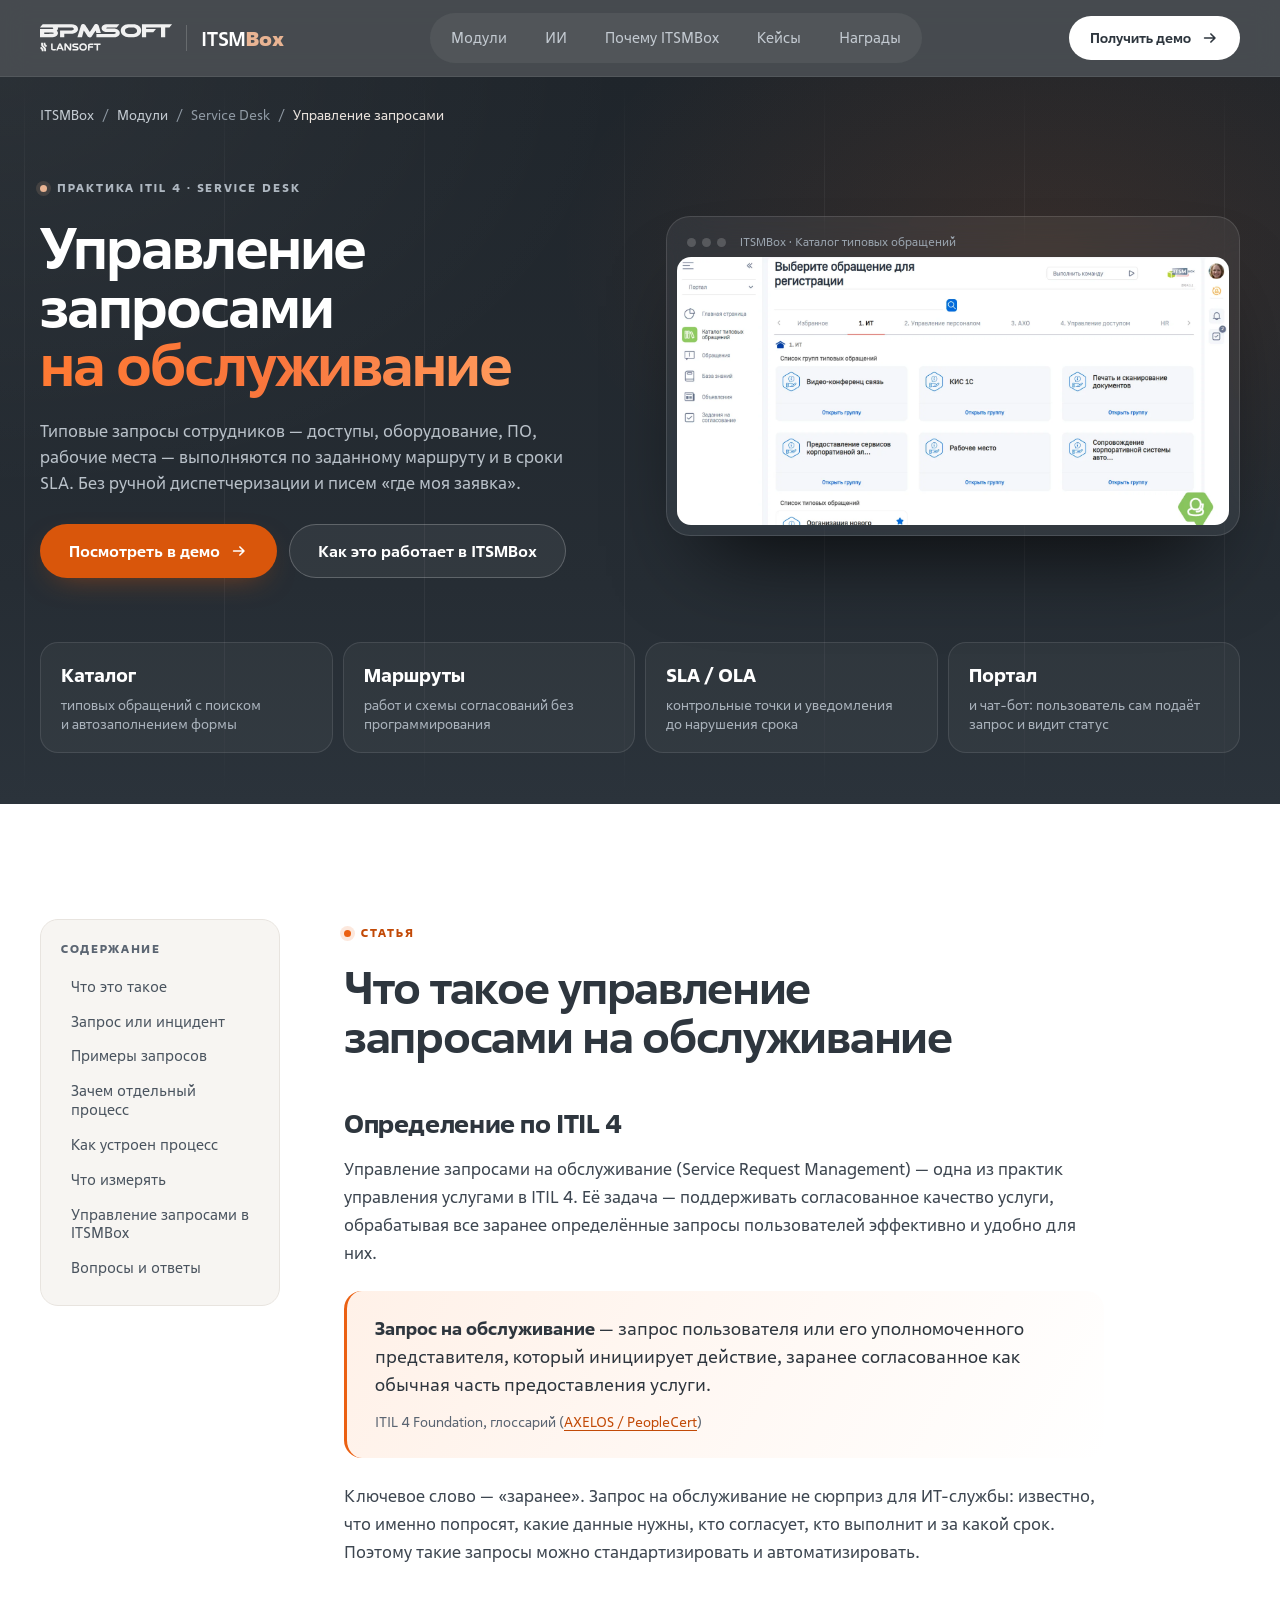
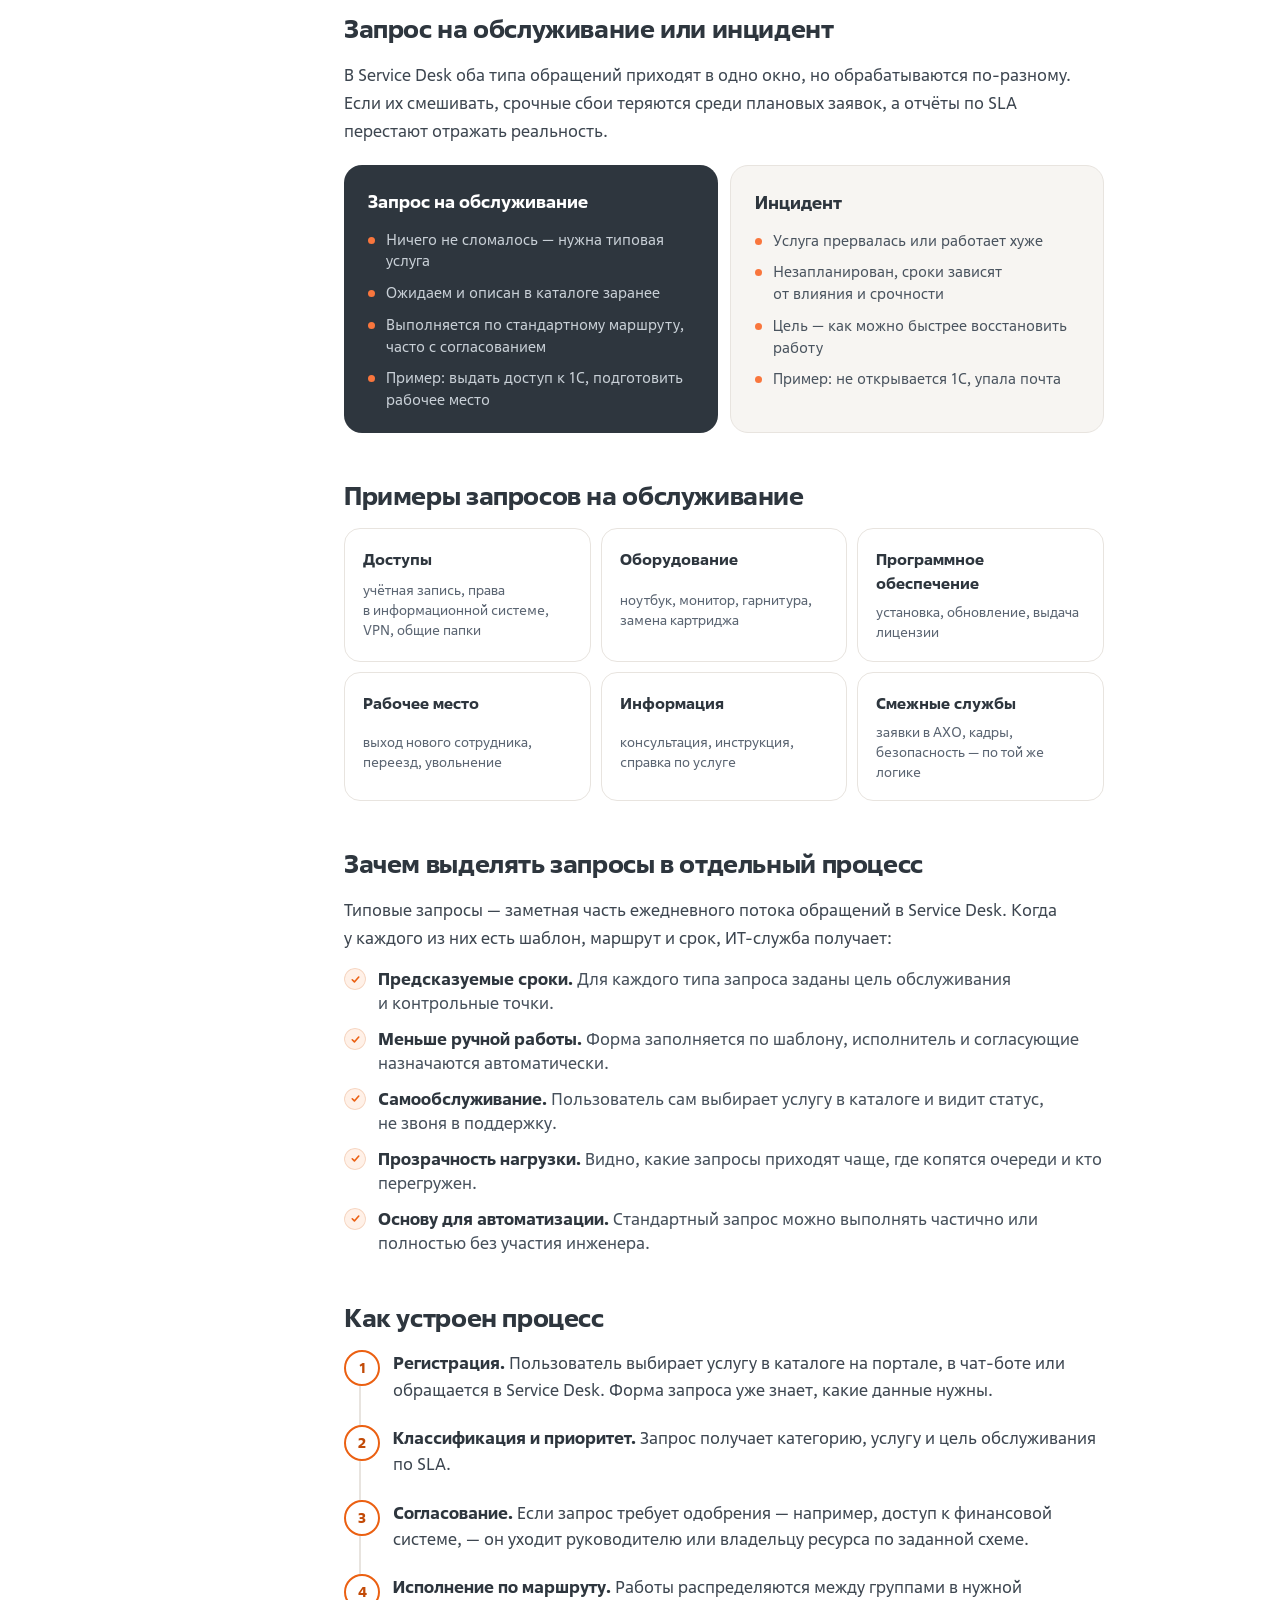
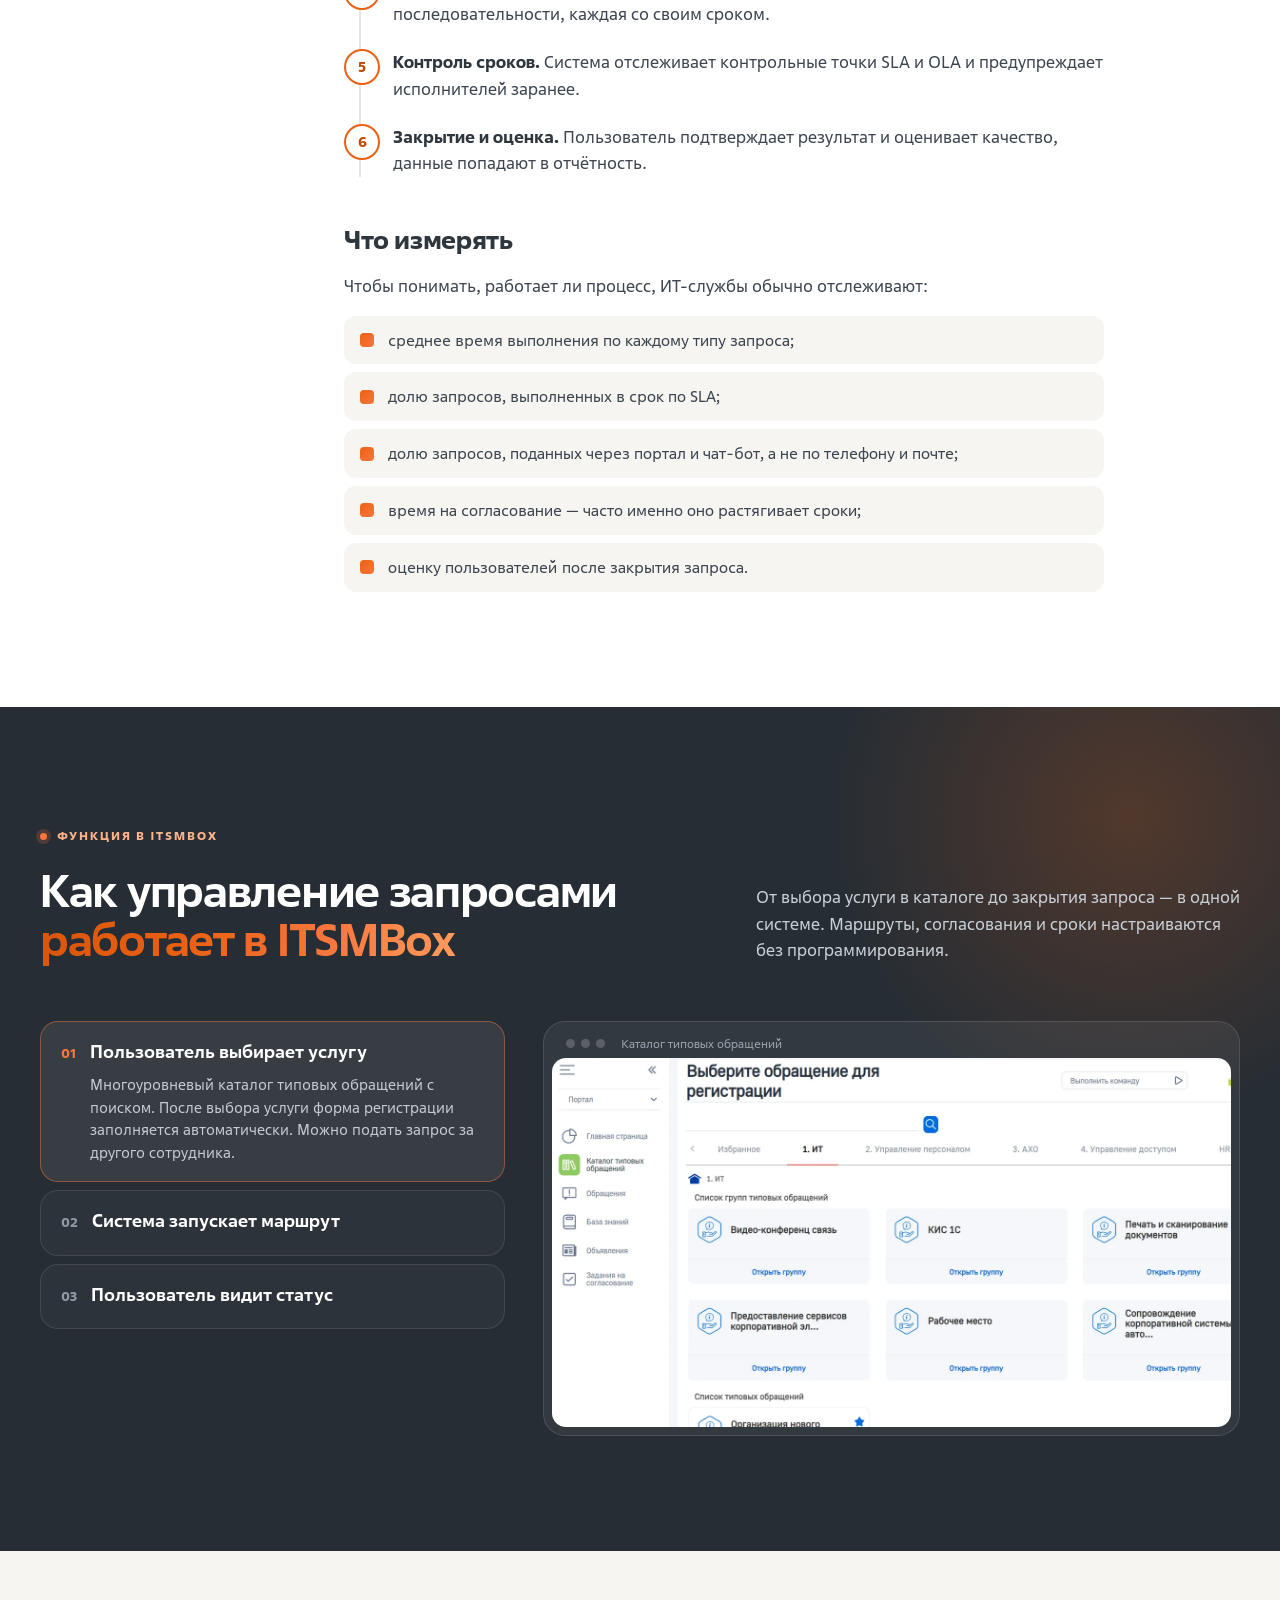
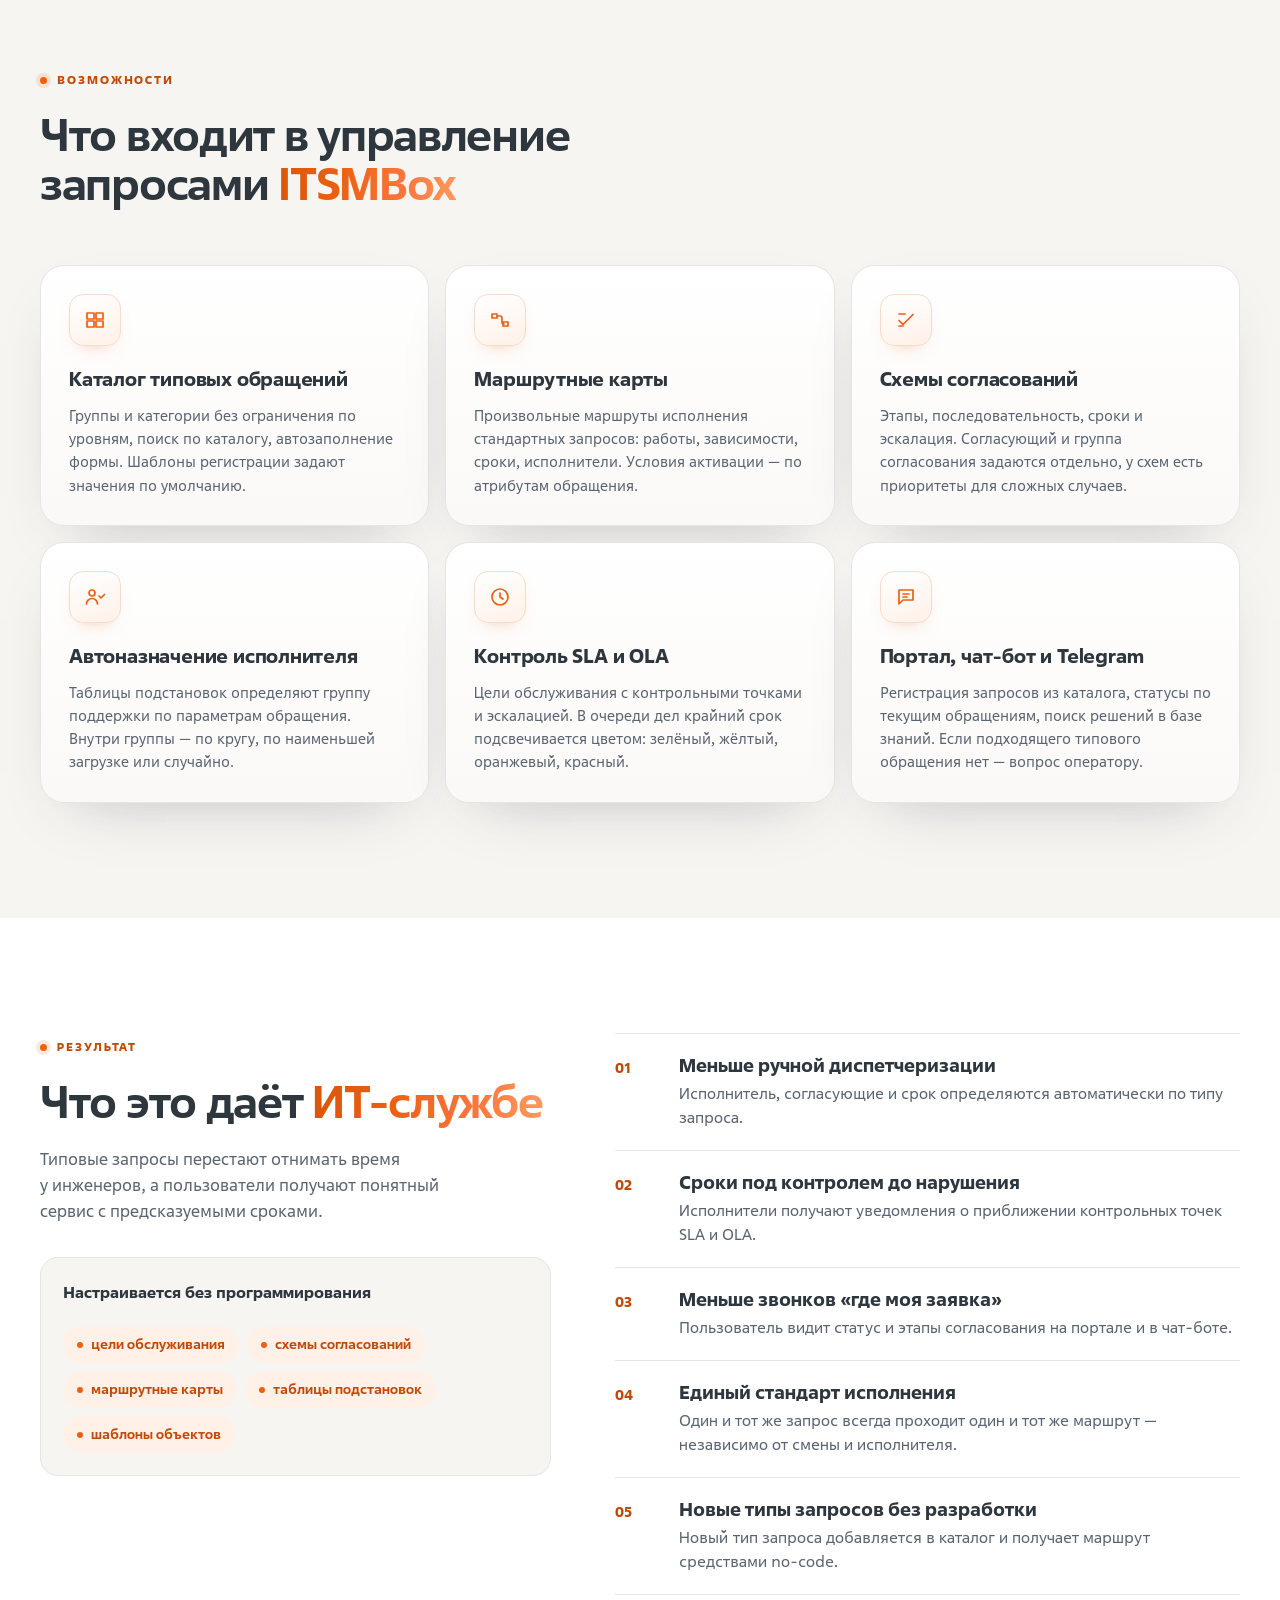
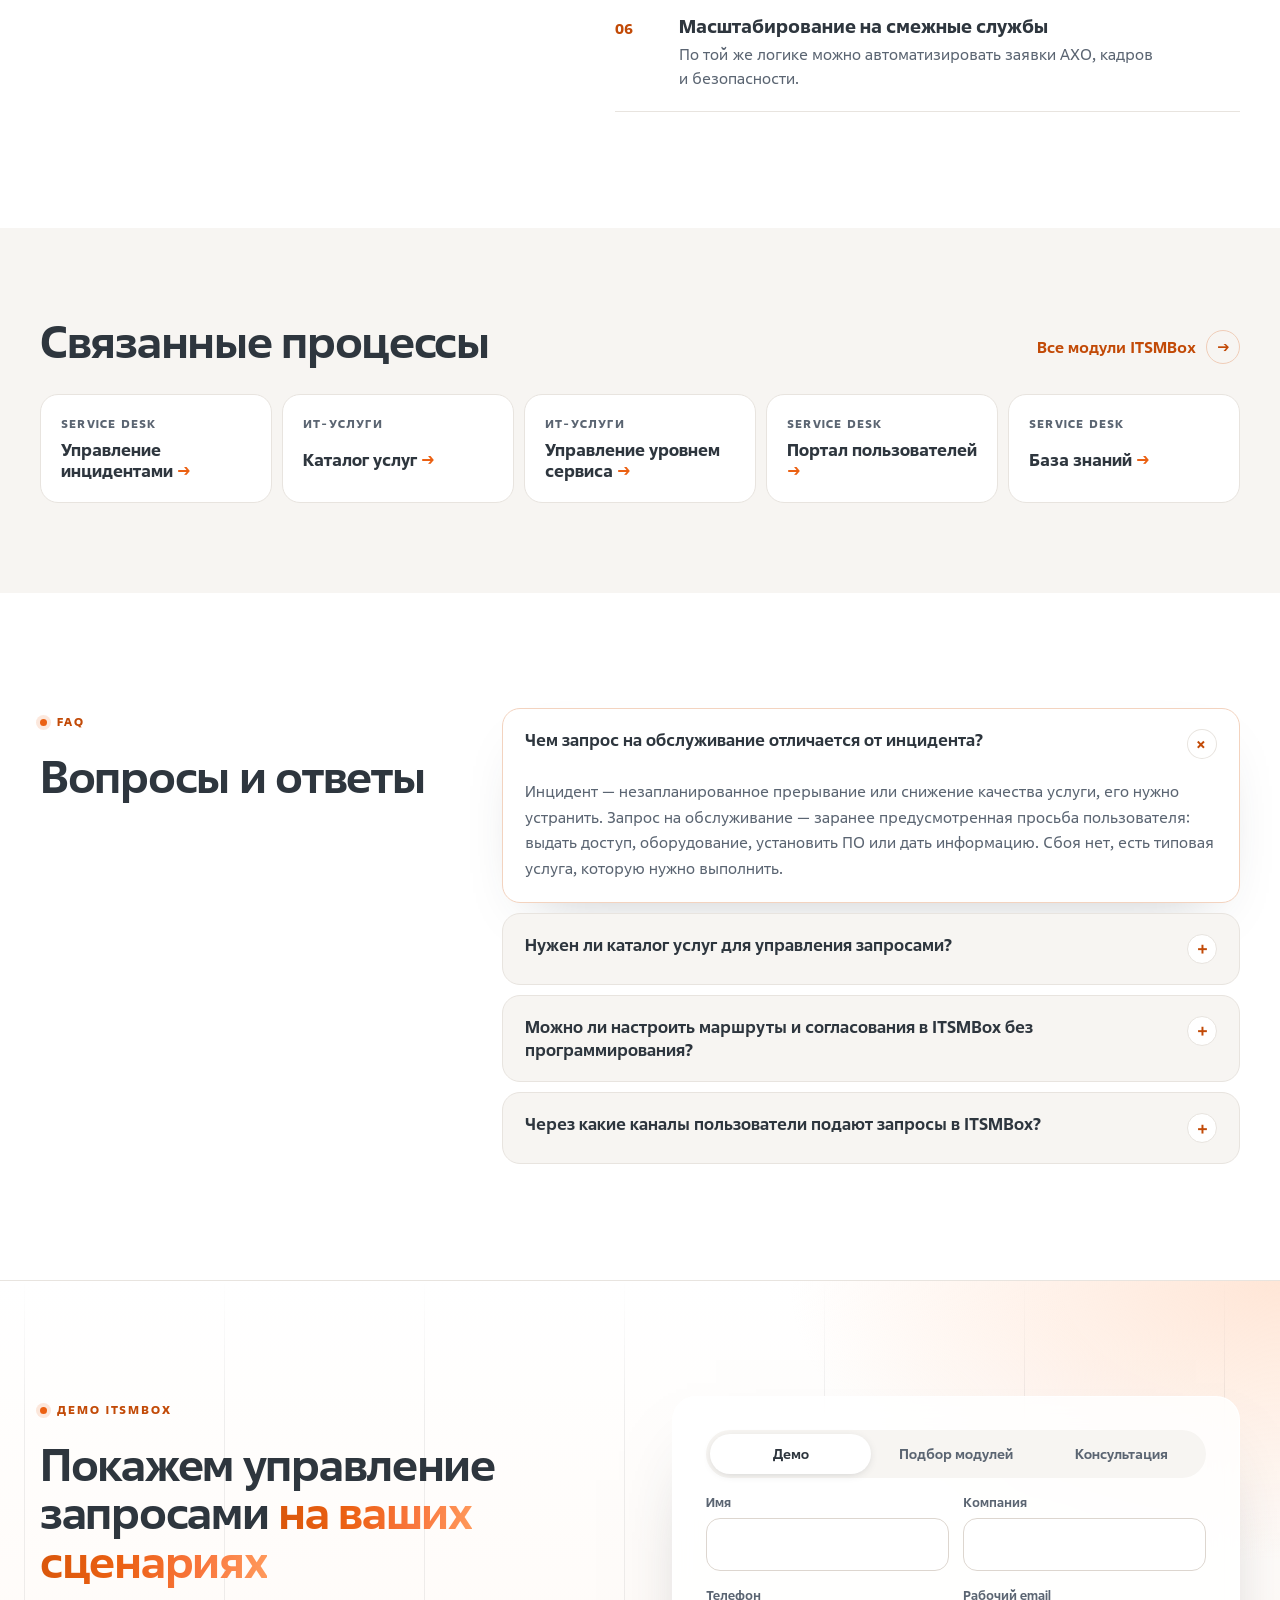
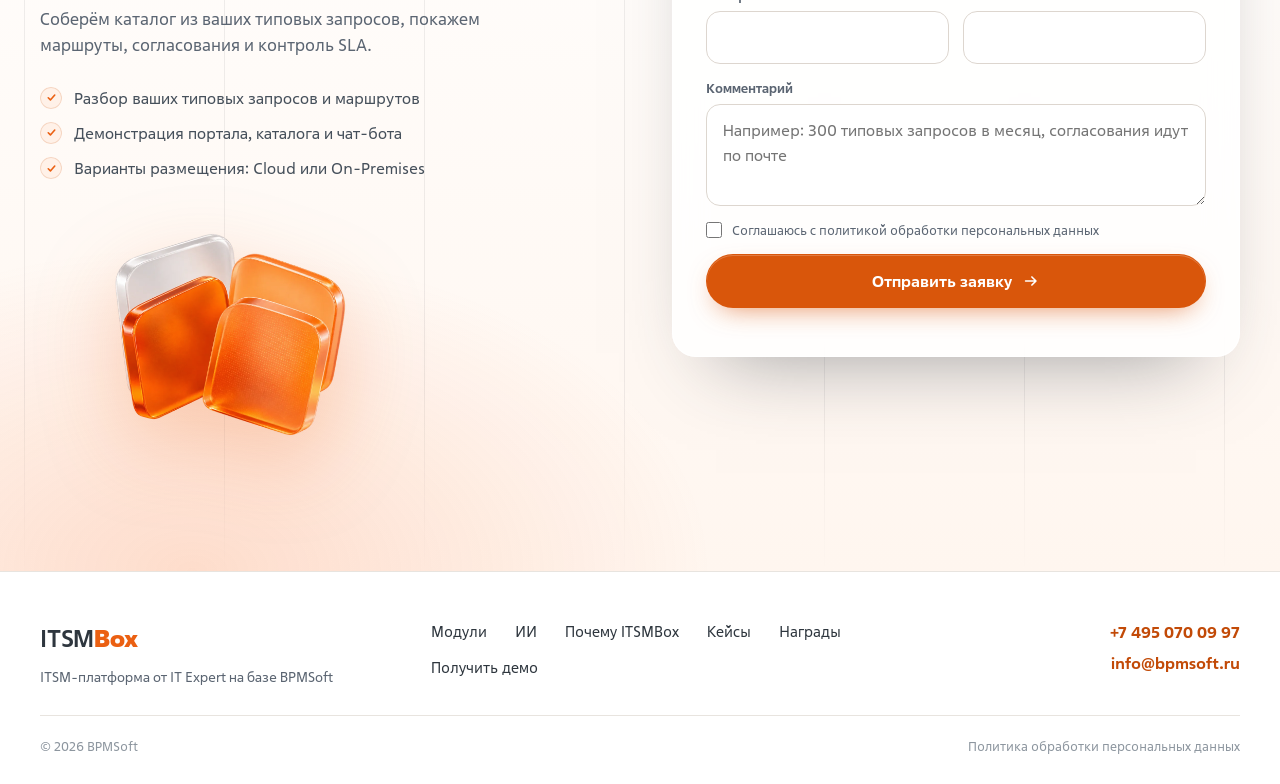
==== upravlenie-zaprosami/index.html @ be7046ec "Страница процесса «Управление запросами» Co-authored-by: Perplexity <noreply@perplexity.ai>" ====
<!doctype html>
<html lang="ru">
<head>
<meta charset="utf-8">
<meta name="viewport" content="width=device-width, initial-scale=1">
<title>Управление запросами на обслуживание по ITIL 4 — ITSMBox на базе BPMSoft</title>
<meta name="description" content="Что такое управление запросами на обслуживание по ITIL 4, чем запрос отличается от инцидента и как устроен процесс. Как работает управление запросами в ITSMBox: каталог типовых обращений, маршруты, согласования и контроль SLA.">
<meta name="robots" content="noindex, nofollow, noarchive">
<meta name="googlebot" content="noindex, nofollow">
<meta name="yandex" content="noindex, nofollow">
<link rel="icon" href="../assets/img/favicon.svg" type="image/svg+xml">
<link rel="preload" href="../assets/fonts/Fact-VF.woff2" as="font" type="font/woff2" crossorigin>
<link rel="stylesheet" href="../style.css">
<script type="application/ld+json">
{
  "@context":"https://schema.org",
  "@type":"FAQPage",
  "mainEntity":[
    {"@type":"Question","name":"Чем запрос на обслуживание отличается от инцидента?","acceptedAnswer":{"@type":"Answer","text":"Инцидент — незапланированное прерывание или снижение качества услуги, его нужно устранить. Запрос на обслуживание — заранее предусмотренная просьба пользователя: выдать доступ, оборудование, установить ПО или дать информацию. Сбоя нет, есть типовая услуга, которую нужно выполнить."}},
    {"@type":"Question","name":"Нужен ли каталог услуг для управления запросами?","acceptedAnswer":{"@type":"Answer","text":"Да. Каталог определяет, какие запросы можно подать, какие данные для них нужны, кто согласует и кто исполняет. Без каталога запросы приходят в свободной форме, и их приходится разбирать вручную."}},
    {"@type":"Question","name":"Можно ли настроить маршруты и согласования в ITSMBox без программирования?","acceptedAnswer":{"@type":"Answer","text":"Да. Маршрутные карты, схемы согласований, цели обслуживания, таблицы подстановок и шаблоны регистрации настраиваются no-code-инструментами, без разработки бизнес-процессов."}},
    {"@type":"Question","name":"Через какие каналы пользователи подают запросы в ITSMBox?","acceptedAnswer":{"@type":"Answer","text":"Через портал самообслуживания и каталог типовых обращений, из карточки статьи базы знаний, через чат-бот, в том числе в Telegram. Специалисты поддержки также могут зарегистрировать обращение за пользователя."}}
  ]
}
</script>
</head>
<body class="pg">

<header class="hdr hdr--dark" id="top">
  <div class="wrap hdr__in">
    <a class="brand" href="../" aria-label="ITSMBox на базе BPMSoft — на главную">
      <img src="../assets/img/bpm-logo.svg" width="146" height="32" alt="BPMSoft">
      <span class="brand__sep" aria-hidden="true"></span>
      <span class="brand__product">ITSM<b>Box</b></span>
    </a>
    <nav class="hdr__nav" aria-label="Разделы">
      <a href="../#modules">Модули</a>
      <a href="../#ai">ИИ</a>
      <a href="../#why">Почему ITSMBox</a>
      <a href="../#cases">Кейсы</a>
      <a href="../#awards">Награды</a>
    </nav>
    <a class="btn btn--primary btn--sm" href="#form">Получить демо <svg class="i-arr" viewBox="0 0 20 20" aria-hidden="true"><path d="M4 10h11M11 5.5 15.5 10 11 14.5"/></svg></a>
  </div>
</header>

<main>

<!-- HERO -->
<section class="hero pg-hero" aria-labelledby="pg-title">
  <div class="gridlines" aria-hidden="true"></div>
  <div class="wrap">
    <nav class="crumbs" aria-label="Навигационная цепочка">
      <a href="../">ITSMBox</a><span aria-hidden="true">/</span><a href="../#modules">Модули</a><span aria-hidden="true">/</span><span>Service Desk</span><span aria-hidden="true">/</span><span aria-current="page">Управление запросами</span>
    </nav>
  </div>
  <div class="wrap hero__grid pg-hero__grid">
    <div class="hero__copy">
      <span class="kicker">Практика ITIL 4 · Service Desk</span>
      <h1 id="pg-title" class="hero__title pg-hero__title">Управление запросами <span class="grad">на&nbsp;обслуживание</span></h1>
      <p class="hero__lead">Типовые запросы сотрудников — доступы, оборудование, ПО, рабочие места — выполняются по&nbsp;заданному маршруту и&nbsp;в&nbsp;сроки SLA. Без ручной диспетчеризации и&nbsp;писем «где моя заявка».</p>
      <div class="hero__cta">
        <a class="btn btn--primary" href="#form">Посмотреть в демо <svg class="i-arr" viewBox="0 0 20 20" aria-hidden="true"><path d="M4 10h11M11 5.5 15.5 10 11 14.5"/></svg></a>
        <a class="btn btn--ghost-dark" href="#in-itsmbox">Как это работает в ITSMBox</a>
      </div>
    </div>
    <div class="hero__media pg-hero__media">
      <figure class="glass-card">
        <div class="glass-card__bar" aria-hidden="true"><i></i><i></i><i></i><span>ITSMBox · Каталог типовых обращений</span></div>
        <img src="../assets/img/scr-catalog.webp" width="1600" height="776" alt="Каталог типовых обращений в ITSMBox: группы запросов ИТ, АХО, управление доступом">
      </figure>
    </div>
  </div>
  <div class="wrap">
    <ul class="pg-facts" aria-label="Коротко о процессе">
      <li><b>Каталог</b><span>типовых обращений с&nbsp;поиском и&nbsp;автозаполнением формы</span></li>
      <li><b>Маршруты</b><span>работ и&nbsp;схемы согласований без программирования</span></li>
      <li><b>SLA / OLA</b><span>контрольные точки и&nbsp;уведомления до&nbsp;нарушения срока</span></li>
      <li><b>Портал</b><span>и&nbsp;чат-бот: пользователь сам подаёт запрос и&nbsp;видит статус</span></li>
    </ul>
  </div>
</section>

<!-- ARTICLE -->
<section class="section pg-article" id="about" aria-labelledby="about-title">
  <div class="wrap pg-article__grid">
    <aside class="toc" aria-label="Содержание">
      <p class="toc__t">Содержание</p>
      <ol>
        <li><a href="#what">Что это такое</a></li>
        <li><a href="#vs-incident">Запрос или инцидент</a></li>
        <li><a href="#examples">Примеры запросов</a></li>
        <li><a href="#why-process">Зачем отдельный процесс</a></li>
        <li><a href="#flow">Как устроен процесс</a></li>
        <li><a href="#metrics">Что измерять</a></li>
        <li><a href="#in-itsmbox">Управление запросами в ITSMBox</a></li>
        <li><a href="#faq">Вопросы и ответы</a></li>
      </ol>
    </aside>

    <article class="prose">
      <span class="kicker">Статья</span>
      <h2 id="about-title" class="h2">Что такое управление запросами на&nbsp;обслуживание</h2>

      <h3 id="what">Определение по ITIL 4</h3>
      <p>Управление запросами на обслуживание (Service Request Management) — одна из практик управления услугами в ITIL&nbsp;4. Её задача — поддерживать согласованное качество услуги, обрабатывая все заранее определённые запросы пользователей эффективно и&nbsp;удобно для них.</p>
      <blockquote class="quote">
        <p><b>Запрос на обслуживание</b> — запрос пользователя или его уполномоченного представителя, который инициирует действие, заранее согласованное как обычная часть предоставления услуги.</p>
        <cite>ITIL&nbsp;4 Foundation, глоссарий (<a href="https://igen.nl/wp-content/uploads/2024/10/ITIL-4-Foundation_Glossary_Digital.pdf" target="_blank" rel="noopener nofollow">AXELOS / PeopleCert</a>)</cite>
      </blockquote>
      <p>Ключевое слово — «заранее». Запрос на обслуживание не&nbsp;сюрприз для ИТ-службы: известно, что именно попросят, какие данные нужны, кто согласует, кто выполнит и&nbsp;за&nbsp;какой срок. Поэтому такие запросы можно стандартизировать и&nbsp;автоматизировать.</p>

      <h3 id="vs-incident">Запрос на обслуживание или инцидент</h3>
      <p>В Service Desk оба типа обращений приходят в&nbsp;одно окно, но обрабатываются по-разному. Если их смешивать, срочные сбои теряются среди плановых заявок, а&nbsp;отчёты по SLA перестают отражать реальность.</p>
      <div class="vs">
        <div class="vs__col">
          <p class="vs__t">Запрос на обслуживание</p>
          <ul>
            <li>Ничего не сломалось — нужна типовая услуга</li>
            <li>Ожидаем и&nbsp;описан в&nbsp;каталоге заранее</li>
            <li>Выполняется по&nbsp;стандартному маршруту, часто с&nbsp;согласованием</li>
            <li>Пример: выдать доступ к&nbsp;1С, подготовить рабочее место</li>
          </ul>
        </div>
        <div class="vs__col vs__col--alt">
          <p class="vs__t">Инцидент</p>
          <ul>
            <li>Услуга прервалась или работает хуже</li>
            <li>Незапланирован, сроки зависят от&nbsp;влияния и&nbsp;срочности</li>
            <li>Цель — как можно быстрее восстановить работу</li>
            <li>Пример: не открывается 1С, упала почта</li>
          </ul>
        </div>
      </div>

      <h3 id="examples">Примеры запросов на обслуживание</h3>
      <ul class="ex-grid">
        <li><b>Доступы</b><span>учётная запись, права в&nbsp;информационной системе, VPN, общие папки</span></li>
        <li><b>Оборудование</b><span>ноутбук, монитор, гарнитура, замена картриджа</span></li>
        <li><b>Программное обеспечение</b><span>установка, обновление, выдача лицензии</span></li>
        <li><b>Рабочее место</b><span>выход нового сотрудника, переезд, увольнение</span></li>
        <li><b>Информация</b><span>консультация, инструкция, справка по&nbsp;услуге</span></li>
        <li><b>Смежные службы</b><span>заявки в&nbsp;АХО, кадры, безопасность — по&nbsp;той же логике</span></li>
      </ul>

      <h3 id="why-process">Зачем выделять запросы в&nbsp;отдельный процесс</h3>
      <p>Типовые запросы — заметная часть ежедневного потока обращений в&nbsp;Service Desk. Когда у&nbsp;каждого из&nbsp;них есть шаблон, маршрут и&nbsp;срок, ИТ-служба получает:</p>
      <ul class="checks">
        <li><strong>Предсказуемые сроки.</strong> Для каждого типа запроса заданы цель обслуживания и&nbsp;контрольные точки.</li>
        <li><strong>Меньше ручной работы.</strong> Форма заполняется по шаблону, исполнитель и&nbsp;согласующие назначаются автоматически.</li>
        <li><strong>Самообслуживание.</strong> Пользователь сам выбирает услугу в&nbsp;каталоге и&nbsp;видит статус, не&nbsp;звоня в&nbsp;поддержку.</li>
        <li><strong>Прозрачность нагрузки.</strong> Видно, какие запросы приходят чаще, где копятся очереди и&nbsp;кто перегружен.</li>
        <li><strong>Основу для автоматизации.</strong> Стандартный запрос можно выполнять частично или полностью без участия инженера.</li>
      </ul>

      <h3 id="flow">Как устроен процесс</h3>
      <ol class="flow">
        <li><b>Регистрация.</b> Пользователь выбирает услугу в&nbsp;каталоге на портале, в&nbsp;чат-боте или обращается в&nbsp;Service Desk. Форма запроса уже знает, какие данные нужны.</li>
        <li><b>Классификация и&nbsp;приоритет.</b> Запрос получает категорию, услугу и&nbsp;цель обслуживания по&nbsp;SLA.</li>
        <li><b>Согласование.</b> Если запрос требует одобрения — например, доступ к&nbsp;финансовой системе, — он уходит руководителю или владельцу ресурса по&nbsp;заданной схеме.</li>
        <li><b>Исполнение по маршруту.</b> Работы распределяются между группами в&nbsp;нужной последовательности, каждая со&nbsp;своим сроком.</li>
        <li><b>Контроль сроков.</b> Система отслеживает контрольные точки SLA и&nbsp;OLA и&nbsp;предупреждает исполнителей заранее.</li>
        <li><b>Закрытие и&nbsp;оценка.</b> Пользователь подтверждает результат и&nbsp;оценивает качество, данные попадают в&nbsp;отчётность.</li>
      </ol>

      <h3 id="metrics">Что измерять</h3>
      <p>Чтобы понимать, работает ли процесс, ИТ-службы обычно отслеживают:</p>
      <ul class="metrics">
        <li>среднее время выполнения по каждому типу запроса;</li>
        <li>долю запросов, выполненных в&nbsp;срок по&nbsp;SLA;</li>
        <li>долю запросов, поданных через портал и&nbsp;чат-бот, а&nbsp;не&nbsp;по&nbsp;телефону и&nbsp;почте;</li>
        <li>время на согласование — часто именно оно растягивает сроки;</li>
        <li>оценку пользователей после закрытия запроса.</li>
      </ul>
    </article>
  </div>
</section>

<!-- IN ITSMBOX -->
<section class="section pg-sys" id="in-itsmbox" aria-labelledby="sys-title">
  <div class="wrap">
    <div class="sec-head sec-head--split reveal">
      <div>
        <span class="kicker kicker--light">Функция в ITSMBox</span>
        <h2 id="sys-title" class="h2 h2--light">Как управление запросами <span class="grad">работает в&nbsp;ITSMBox</span></h2>
      </div>
      <p class="pg-sys__lead">От выбора услуги в&nbsp;каталоге до&nbsp;закрытия запроса — в&nbsp;одной системе. Маршруты, согласования и&nbsp;сроки настраиваются без программирования.</p>
    </div>

    <div class="steps reveal" data-steps>
      <ul class="steps__list">
        <li><button class="step is-active" data-shot="scr-catalog" data-label="Каталог типовых обращений" aria-expanded="true"><span class="step__n">01</span><span class="step__t">Пользователь выбирает услугу</span><span class="step__d">Многоуровневый каталог типовых обращений с поиском. После выбора услуги форма регистрации заполняется автоматически. Можно подать запрос за другого сотрудника.</span></button></li>
        <li><button class="step" data-shot="scr-routes" data-label="Настройки маршрута работ" aria-expanded="false"><span class="step__n">02</span><span class="step__t">Система запускает маршрут</span><span class="step__d">Маршрутная карта активируется по атрибутам обращения: перечень работ, зависимости, сроки и исполнители. Если нужно согласование, включается схема согласований с этапами и эскалацией.</span></button></li>
        <li><button class="step" data-shot="scr-portal" data-label="Портал пользователей" aria-expanded="false"><span class="step__n">03</span><span class="step__t">Пользователь видит статус</span><span class="step__d">На портале видны все этапы согласования и ход работ. Блок «Требуются ваши действия» собирает то, что ждёт реакции: согласовать, дополнить, подтвердить решение.</span></button></li>
      </ul>
      <figure class="frame shot steps__shot"><div class="frame__bar" aria-hidden="true"><i></i><i></i><i></i><span class="shot__label">Каталог типовых обращений</span></div><img src="../assets/img/scr-catalog.webp" width="1600" height="776" alt="Скриншот ITSMBox: каталог типовых обращений"></figure>
    </div>
  </div>
</section>

<!-- FEATURES -->
<section class="section pg-feat" aria-labelledby="feat-title">
  <div class="wrap">
    <div class="sec-head reveal">
      <span class="kicker">Возможности</span>
      <h2 id="feat-title" class="h2">Что входит в&nbsp;управление запросами <span class="grad">ITSMBox</span></h2>
    </div>
    <div class="feat-grid">
      <article class="aw reveal">
        <span class="ic-sq"><svg viewBox="0 0 24 24" aria-hidden="true"><path d="M4 5h7v6H4z M13 5h7v6h-7z M4 13h7v6H4z M13 13h7v6h-7z"/></svg></span>
        <h3>Каталог типовых обращений</h3>
        <p>Группы и категории без ограничения по уровням, поиск по каталогу, автозаполнение формы. Шаблоны регистрации задают значения по умолчанию.</p>
      </article>
      <article class="aw reveal">
        <span class="ic-sq"><svg viewBox="0 0 24 24" aria-hidden="true"><path d="M4 6h5v4H4z M15 14h5v4h-5z M9 8h3a2 2 0 012 2v4a2 2 0 002 2"/></svg></span>
        <h3>Маршрутные карты</h3>
        <p>Произвольные маршруты исполнения стандартных запросов: работы, зависимости, сроки, исполнители. Условия активации — по атрибутам обращения.</p>
      </article>
      <article class="aw reveal">
        <span class="ic-sq"><svg viewBox="0 0 24 24" aria-hidden="true"><path d="M5 12.5l4 4 10-10 M5 6h6 M5 18h4"/></svg></span>
        <h3>Схемы согласований</h3>
        <p>Этапы, последовательность, сроки и эскалация. Согласующий и группа согласования задаются отдельно, у схем есть приоритеты для сложных случаев.</p>
      </article>
      <article class="aw reveal">
        <span class="ic-sq"><svg viewBox="0 0 24 24" aria-hidden="true"><circle cx="9" cy="8" r="3"/><path d="M3.5 19a5.5 5.5 0 0111 0 M16 11l2 2 3.5-3.5"/></svg></span>
        <h3>Автоназначение исполнителя</h3>
        <p>Таблицы подстановок определяют группу поддержки по параметрам обращения. Внутри группы — по кругу, по наименьшей загрузке или случайно.</p>
      </article>
      <article class="aw reveal">
        <span class="ic-sq"><svg viewBox="0 0 24 24" aria-hidden="true"><circle cx="12" cy="12" r="8"/><path d="M12 8v4l3 2"/></svg></span>
        <h3>Контроль SLA и OLA</h3>
        <p>Цели обслуживания с контрольными точками и эскалацией. В очереди дел крайний срок подсвечивается цветом: зелёный, жёлтый, оранжевый, красный.</p>
      </article>
      <article class="aw reveal">
        <span class="ic-sq"><svg viewBox="0 0 24 24" aria-hidden="true"><path d="M5 5h14v10H9l-4 4z M9 9h6 M9 12h4"/></svg></span>
        <h3>Портал, чат-бот и Telegram</h3>
        <p>Регистрация запросов из каталога, статусы по текущим обращениям, поиск решений в базе знаний. Если подходящего типового обращения нет — вопрос оператору.</p>
      </article>
    </div>
  </div>
</section>

<!-- RESULT -->
<section class="section pg-res" aria-labelledby="res-title">
  <div class="wrap pg-res__grid">
    <div class="reveal">
      <span class="kicker">Результат</span>
      <h2 id="res-title" class="h2">Что это даёт <span class="grad">ИТ&#8209;службе</span></h2>
      <p class="muted pg-res__lead">Типовые запросы перестают отнимать время у&nbsp;инженеров, а&nbsp;пользователи получают понятный сервис с&nbsp;предсказуемыми сроками.</p>
      <div class="nocode">
        <p class="nocode__t">Настраивается без программирования</p>
        <ul class="tags">
          <li class="tag">цели обслуживания</li>
          <li class="tag">схемы согласований</li>
          <li class="tag">маршрутные карты</li>
          <li class="tag">таблицы подстановок</li>
          <li class="tag">шаблоны объектов</li>
        </ul>
      </div>
    </div>
    <ul class="res-list reveal">
      <li><span class="res-list__n">01</span><div><b>Меньше ручной диспетчеризации</b><p>Исполнитель, согласующие и&nbsp;срок определяются автоматически по&nbsp;типу запроса.</p></div></li>
      <li><span class="res-list__n">02</span><div><b>Сроки под контролем до&nbsp;нарушения</b><p>Исполнители получают уведомления о&nbsp;приближении контрольных точек SLA и&nbsp;OLA.</p></div></li>
      <li><span class="res-list__n">03</span><div><b>Меньше звонков «где моя заявка»</b><p>Пользователь видит статус и&nbsp;этапы согласования на&nbsp;портале и&nbsp;в&nbsp;чат-боте.</p></div></li>
      <li><span class="res-list__n">04</span><div><b>Единый стандарт исполнения</b><p>Один и&nbsp;тот же запрос всегда проходит один и&nbsp;тот же маршрут — независимо от&nbsp;смены и&nbsp;исполнителя.</p></div></li>
      <li><span class="res-list__n">05</span><div><b>Новые типы запросов без разработки</b><p>Новый тип запроса добавляется в&nbsp;каталог и&nbsp;получает маршрут средствами no-code.</p></div></li>
      <li><span class="res-list__n">06</span><div><b>Масштабирование на&nbsp;смежные службы</b><p>По той же логике можно автоматизировать заявки АХО, кадров и&nbsp;безопасности.</p></div></li>
    </ul>
  </div>
</section>

<!-- RELATED -->
<section class="section pg-rel" aria-labelledby="rel-title">
  <div class="wrap">
    <div class="sec-head sec-head--split reveal">
      <h2 id="rel-title" class="h2">Связанные процессы</h2>
      <a class="link-arrow" href="../#modules">Все модули ITSMBox</a>
    </div>
    <ul class="rel-grid reveal">
      <li><a href="../#modules"><span>Service Desk</span><b>Управление инцидентами</b></a></li>
      <li><a href="../#modules"><span>ИТ-услуги</span><b>Каталог услуг</b></a></li>
      <li><a href="../#modules"><span>ИТ-услуги</span><b>Управление уровнем сервиса</b></a></li>
      <li><a href="../#modules"><span>Service Desk</span><b>Портал пользователей</b></a></li>
      <li><a href="../#modules"><span>Service Desk</span><b>База знаний</b></a></li>
    </ul>
  </div>
</section>

<!-- FAQ -->
<section class="section pg-faq" id="faq" aria-labelledby="faq-title">
  <div class="wrap pg-faq__grid">
    <div class="reveal">
      <span class="kicker">FAQ</span>
      <h2 id="faq-title" class="h2">Вопросы и&nbsp;ответы</h2>
    </div>
    <div class="faq reveal">
      <details open>
        <summary>Чем запрос на обслуживание отличается от инцидента?</summary>
        <p>Инцидент — незапланированное прерывание или снижение качества услуги, его нужно устранить. Запрос на обслуживание — заранее предусмотренная просьба пользователя: выдать доступ, оборудование, установить ПО или дать информацию. Сбоя нет, есть типовая услуга, которую нужно выполнить.</p>
      </details>
      <details>
        <summary>Нужен ли каталог услуг для управления запросами?</summary>
        <p>Да. Каталог определяет, какие запросы можно подать, какие данные для них нужны, кто согласует и кто исполняет. Без каталога запросы приходят в свободной форме, и их приходится разбирать вручную.</p>
      </details>
      <details>
        <summary>Можно ли настроить маршруты и согласования в ITSMBox без программирования?</summary>
        <p>Да. Маршрутные карты, схемы согласований, цели обслуживания, таблицы подстановок и шаблоны регистрации настраиваются no-code-инструментами, без разработки бизнес-процессов.</p>
      </details>
      <details>
        <summary>Через какие каналы пользователи подают запросы в ITSMBox?</summary>
        <p>Через портал самообслуживания и каталог типовых обращений, из карточки статьи базы знаний, через чат-бот, в том числе в Telegram. Специалисты поддержки также могут зарегистрировать обращение за пользователя.</p>
      </details>
    </div>
  </div>
</section>

<!-- CTA -->
<section class="cta section" id="form" aria-labelledby="cta-title">
  <div class="gridlines" aria-hidden="true"></div>
  <div class="wrap cta__grid">
    <div class="cta__copy reveal">
      <span class="kicker">Демо ITSMBox</span>
      <h2 id="cta-title" class="h2">Покажем управление запросами <span class="grad">на&nbsp;ваших сценариях</span></h2>
      <p class="muted">Соберём каталог из&nbsp;ваших типовых запросов, покажем маршруты, согласования и&nbsp;контроль SLA.</p>
      <ul class="checks">
        <li>Разбор ваших типовых запросов и&nbsp;маршрутов</li>
        <li>Демонстрация портала, каталога и&nbsp;чат-бота</li>
        <li>Варианты размещения: Cloud или On-Premises</li>
      </ul>
      <img class="cta__glass" src="../assets/img/gen-glass-small.webp" width="1400" height="933" alt="" loading="lazy">
    </div>
    <form class="form reveal" novalidate>
      <div class="form__seg" role="radiogroup" aria-label="Что вас интересует">
        <label><input type="radio" name="interest" value="demo" checked><span>Демо</span></label>
        <label><input type="radio" name="interest" value="modules"><span>Подбор модулей</span></label>
        <label><input type="radio" name="interest" value="consult"><span>Консультация</span></label>
      </div>
      <div class="form__row">
        <label class="field"><span>Имя</span><input name="name" autocomplete="name" required></label>
        <label class="field"><span>Компания</span><input name="company" autocomplete="organization" required></label>
      </div>
      <div class="form__row">
        <label class="field"><span>Телефон</span><input name="phone" type="tel" autocomplete="tel" required></label>
        <label class="field"><span>Рабочий email</span><input name="email" type="email" autocomplete="email" required></label>
      </div>
      <label class="field"><span>Комментарий</span><textarea name="comment" rows="3" placeholder="Например: 300 типовых запросов в месяц, согласования идут по почте"></textarea></label>
      <input type="hidden" name="page" value="upravlenie-zaprosami">
      <label class="consent"><input type="checkbox" name="consent" required><span>Соглашаюсь с политикой обработки персональных данных</span></label>
      <button class="btn btn--primary btn--block" type="submit">Отправить заявку <svg class="i-arr" viewBox="0 0 20 20" aria-hidden="true"><path d="M4 10h11M11 5.5 15.5 10 11 14.5"/></svg></button>
      <p class="form__msg" role="status" aria-live="polite"></p>
    </form>
  </div>
</section>

</main>

<footer class="ftr">
  <div class="wrap ftr__in">
    <div class="ftr__brand">
      <span class="brand__product">ITSM<b>Box</b></span>
      <p>ITSM&#8209;платформа от IT Expert на базе BPMSoft</p>
    </div>
    <nav class="ftr__nav" aria-label="Разделы в подвале">
      <a href="../#modules">Модули</a><a href="../#ai">ИИ</a><a href="../#why">Почему ITSMBox</a><a href="../#cases">Кейсы</a><a href="../#awards">Награды</a><a href="#form">Получить демо</a>
    </nav>
    <div class="ftr__contacts">
      <a href="tel:+74950700997">+7 495 070 09 97</a>
      <a href="mailto:info@bpmsoft.ru">info@bpmsoft.ru</a>
    </div>
  </div>
  <div class="wrap ftr__legal"><span>© 2026 BPMSoft</span><span>Политика обработки персональных данных</span></div>
</footer>

<script src="../page.js"></script>
</body>
</html>
---- style.css ----
@font-face{font-family:"Fact";src:url(assets/fonts/Fact-VF.woff2) format("woff2"),url(assets/fonts/Fact-VF.woff) format("woff");font-weight:300 900;font-style:normal;font-display:swap}

:root{
  --ink:#2e363e;          /* BPMSoft graphite */
  --ink-2:#262d34;
  --ink-3:#3a434d;
  --orange:#eb6012;       /* BPMSoft accent */
  --orange-light:#f9763d;
  --orange-soft:#ffb38a;
  --orange-btn:#d9560b;
  --orange-btn-h:#c24a07;
  --orange-text:#c24a07;
  --peach:#fff1e8;
  --peach-2:#ffe3d2;
  --bg:#f7f5f2;
  --card:#fff;
  --line:#e8e4df;
  --line-2:rgba(46,54,62,.08);
  --muted:#5b6572;
  --muted-light:#b9c0c8;
  --r-xl:32px; --r-lg:24px; --r-md:18px; --r-sm:12px;
  --wrap:1200px;
  --sec:clamp(80px,9vw,128px);
  --f:"Fact","Fact VF",Arial,sans-serif;
  --shadow:0 1px 0 rgba(255,255,255,.8) inset,0 24px 60px -34px rgba(46,54,62,.35);
  --grad:linear-gradient(95deg,#d9560b 0%,#eb6012 35%,#f9763d 70%,#ff9a5c 100%);
}
*{box-sizing:border-box;margin:0;padding:0}
html{scroll-behavior:smooth;scroll-padding-top:88px;-webkit-text-size-adjust:100%}
body{font-family:var(--f);color:var(--ink);background:var(--bg);font-size:16px;line-height:1.55;-webkit-font-smoothing:antialiased;overflow-x:hidden}
img{display:block;max-width:100%;height:auto}
a{color:inherit;text-decoration:none}
button,input,textarea{font:inherit;color:inherit}
ul{list-style:none}
:focus-visible{outline:2px solid var(--orange);outline-offset:3px;border-radius:6px}
.wrap{width:min(var(--wrap),100% - 48px);margin-inline:auto}
.section{padding-block:var(--sec);position:relative}
.muted{color:var(--muted)}

/* type */
.h2{font-size:clamp(30px,3.6vw,50px);line-height:1.06;font-weight:600;letter-spacing:-.028em;max-width:22ch;text-wrap:balance}
.h2--light{color:#fff}
.grad{background:var(--grad);-webkit-background-clip:text;background-clip:text;color:transparent;-webkit-box-decoration-break:clone;box-decoration-break:clone}
.kicker{display:inline-flex;align-items:center;gap:10px;font-size:12px;font-weight:700;letter-spacing:.16em;text-transform:uppercase;color:var(--orange-text);margin-bottom:20px}
.kicker::before{content:"";width:7px;height:7px;border-radius:50%;background:var(--orange);box-shadow:0 0 0 4px rgba(235,96,18,.14)}
.kicker--light{color:var(--orange-soft)}
.kicker--light::before{background:var(--orange-light);box-shadow:0 0 0 4px rgba(249,118,61,.2)}
.sec-head{margin-bottom:clamp(36px,4.5vw,60px)}
.sec-head--split{display:flex;align-items:flex-end;justify-content:space-between;gap:32px 48px;flex-wrap:wrap}
.sec-head--split .h2{max-width:20ch}
.sec-head--split>.muted{max-width:46ch;font-size:17px}

/* thin grid lines (reference: Nexora) */
.gridlines{position:absolute;inset:0;pointer-events:none;z-index:0;
  background-image:linear-gradient(to right,var(--line-2) 1px,transparent 1px);
  background-size:calc(min(var(--wrap),100% - 48px) / 6) 100%;
  background-position:calc((100% - min(var(--wrap),100% - 48px)) / 2) 0;
  -webkit-mask-image:linear-gradient(180deg,transparent,#000 15%,#000 80%,transparent);mask-image:linear-gradient(180deg,transparent,#000 15%,#000 80%,transparent)}

/* buttons */
.btn{display:inline-flex;align-items:center;justify-content:center;gap:10px;height:54px;padding:0 28px;border-radius:999px;font-weight:600;font-size:16px;border:1px solid transparent;cursor:pointer;transition:background .25s,color .25s,border-color .25s,transform .25s,box-shadow .25s;white-space:nowrap}
.btn--sm{height:44px;padding:0 20px;font-size:14px}
.btn--primary{background:var(--orange-btn);color:#fff;box-shadow:0 10px 28px -12px rgba(217,86,11,.75),inset 0 1px 0 rgba(255,255,255,.22)}
.btn--primary:hover{background:var(--orange-btn-h);transform:translateY(-1px);box-shadow:0 16px 34px -14px rgba(217,86,11,.85),inset 0 1px 0 rgba(255,255,255,.22)}
.btn--ghost{background:rgba(255,255,255,.7);border-color:#dcd6cf;color:var(--ink);backdrop-filter:blur(8px)}
.btn--ghost:hover{border-color:var(--ink);background:#fff}
.btn--block{width:100%}
.i-arr{width:18px;height:18px;fill:none;stroke:currentColor;stroke-width:1.8;stroke-linecap:round;stroke-linejoin:round;transition:transform .25s}
.btn:hover .i-arr{transform:translateX(3px)}
.link-arrow{display:inline-flex;align-items:center;gap:10px;font-weight:600;color:var(--orange-text);padding-bottom:2px}
.link-arrow::after{content:"→";display:grid;place-items:center;width:32px;height:32px;border-radius:50%;border:1px solid #f0cdb8;transition:transform .25s,background .25s,color .25s}
.link-arrow:hover::after{transform:translateX(3px);background:var(--orange-btn);color:#fff;border-color:var(--orange-btn)}

/* icon square */
.ic-sq{display:grid;place-items:center;width:52px;height:52px;border-radius:14px;background:linear-gradient(160deg,#fff 0%,var(--peach) 100%);border:1px solid #f6dccb;box-shadow:0 8px 18px -12px rgba(235,96,18,.5)}
.ic-sq svg{width:24px;height:24px;fill:none;stroke:var(--orange);stroke-width:1.7;stroke-linecap:round;stroke-linejoin:round}

/* header */
.hdr{position:sticky;top:0;z-index:50;background:rgba(255,255,255,.78);backdrop-filter:saturate(1.4) blur(14px);-webkit-backdrop-filter:saturate(1.4) blur(14px);border-bottom:1px solid rgba(46,54,62,.07)}
.hdr__in{height:76px;display:flex;align-items:center;gap:40px}
.brand{display:flex;align-items:center;gap:14px;flex-shrink:0}
.brand img{width:132px;height:auto}
.brand__sep{width:1px;height:26px;background:var(--line)}
.brand__product{font-size:20px;font-weight:500;letter-spacing:-.01em;color:var(--ink)}
.brand__product b{font-weight:800;color:var(--orange)}
.hdr__nav{display:flex;gap:6px;margin:0 auto;font-size:15px;padding:5px;border-radius:999px;background:rgba(46,54,62,.04)}
.hdr__nav a{padding:8px 16px;border-radius:999px;color:#47515c;transition:background .2s,color .2s}
.hdr__nav a:hover{background:#fff;color:var(--ink);box-shadow:0 2px 8px -4px rgba(46,54,62,.25)}

/* hero */
.hero{position:relative;overflow:hidden;padding-top:clamp(48px,6vw,88px);background:
  radial-gradient(900px 520px at 78% 18%,rgba(249,118,61,.20),transparent 62%),
  radial-gradient(700px 420px at 8% 0%,rgba(255,227,210,.9),transparent 70%),
  linear-gradient(180deg,#fffaf6 0%,var(--bg) 100%)}
.hero__glow{position:absolute;right:-10%;top:30%;width:640px;height:640px;border-radius:50%;background:radial-gradient(circle,rgba(235,96,18,.16),transparent 65%);filter:blur(10px);pointer-events:none}
.hero__grid{position:relative;z-index:1;display:grid;grid-template-columns:minmax(0,1fr) minmax(0,1fr);gap:clamp(32px,4vw,64px);align-items:center}
.hero__title{font-size:clamp(40px,5.2vw,74px);line-height:1;font-weight:600;letter-spacing:-.035em;margin:0 0 24px;text-wrap:balance}
.hero__lead{font-size:clamp(17px,1.35vw,20px);line-height:1.5;color:#46505b;max-width:32em;margin-bottom:28px}
.checks{display:grid;gap:12px;margin-bottom:36px}
.checks li{position:relative;padding-left:34px;color:#46505b;font-size:16px;line-height:1.45}
.checks li strong{color:var(--ink);font-weight:700}
.checks li::before{content:"";position:absolute;left:0;top:0;width:22px;height:22px;border-radius:50%;background:var(--peach) url("data:image/svg+xml,%3Csvg xmlns='http://www.w3.org/2000/svg' viewBox='0 0 24 24' fill='none' stroke='%23eb6012' stroke-width='3' stroke-linecap='round' stroke-linejoin='round'%3E%3Cpath d='M6 12.5l4 4 8-9'/%3E%3C/svg%3E") center/13px no-repeat;box-shadow:inset 0 0 0 1px #f6d6c2}
.checks--light li{color:#cfd5db}
.checks--light li strong{color:#fff}
.checks--light li::before{background-color:rgba(249,118,61,.16);box-shadow:none}
.hero__cta{display:flex;gap:12px;flex-wrap:wrap}

.hero__media{position:relative;min-height:520px;display:flex;align-items:center}
.hero__glass{position:absolute;right:-14%;top:-8%;width:112%;max-width:none;pointer-events:none;opacity:.95;filter:drop-shadow(0 40px 60px rgba(235,96,18,.25));animation:drift 12s ease-in-out infinite}
@keyframes drift{50%{transform:translate(-10px,12px) rotate(-1deg)}}
.glass-card{position:relative;z-index:2;width:100%;margin-top:40px;padding:10px;border-radius:var(--r-lg);background:rgba(255,255,255,.42);border:1px solid rgba(255,255,255,.8);backdrop-filter:blur(18px) saturate(1.3);-webkit-backdrop-filter:blur(18px) saturate(1.3);box-shadow:0 40px 80px -40px rgba(46,54,62,.55)}
.glass-card__bar{display:flex;align-items:center;gap:6px;height:30px;padding:0 10px;font-size:12px;color:var(--muted)}
.glass-card__bar i{width:9px;height:9px;border-radius:50%;background:#e2d9d1}
.glass-card__bar i:first-child{background:var(--orange-light)}
.glass-card__bar span{margin-left:8px}
.glass-card img{border-radius:14px;box-shadow:0 0 0 1px rgba(46,54,62,.06)}
.kpis{position:absolute;z-index:3;left:-28px;right:28px;bottom:-34px;display:grid;grid-template-columns:repeat(3,1fr);gap:10px}
.kpi{padding:14px 16px;border-radius:16px;background:rgba(255,255,255,.72);border:1px solid rgba(255,255,255,.9);backdrop-filter:blur(16px);-webkit-backdrop-filter:blur(16px);box-shadow:0 18px 40px -22px rgba(46,54,62,.45);display:grid;gap:2px;animation:float 7s ease-in-out infinite}
.kpi:nth-child(2){animation-delay:-2.3s}
.kpi:nth-child(3){animation-delay:-4.6s}
.kpi b{font-size:22px;line-height:1.1;font-weight:700;color:var(--orange)}
.kpi span{font-size:13px;color:var(--muted);line-height:1.3}
@keyframes float{50%{transform:translateY(-6px)}}
.side-note{position:absolute;z-index:3;right:-6px;top:6px;padding-left:14px;border-left:1px solid #d9cfc6;font-size:13px;line-height:1.45;color:var(--muted)}

.trust{position:relative;z-index:1;display:grid;grid-template-columns:repeat(3,1fr);margin-top:clamp(72px,7vw,104px);margin-bottom:clamp(40px,4vw,56px);background:rgba(255,255,255,.6);border:1px solid rgba(255,255,255,.9);border-radius:var(--r-lg);backdrop-filter:blur(12px);-webkit-backdrop-filter:blur(12px);box-shadow:var(--shadow);overflow:hidden}
.trust li{display:flex;gap:14px;align-items:center;padding:20px 24px;font-size:14.5px;line-height:1.4;color:#4a545f}
.trust li:not(:nth-child(3n+1)){border-left:1px solid var(--line)}
.trust li:nth-child(n+4){border-top:1px solid var(--line)}
.trust__ic{flex:0 0 40px;display:grid;place-items:center;width:40px;height:40px;border-radius:12px;background:var(--peach)}
.trust__ic svg{width:22px;height:22px;fill:none;stroke:var(--orange);stroke-width:1.6;stroke-linecap:round;stroke-linejoin:round}
.trust__lead span:last-child{color:var(--ink);font-weight:700}
.trust__lead .trust__ic{background:var(--orange-btn)}
.trust__lead .trust__ic svg{stroke:#fff}

/* logos */
.logos{background:#fff;border-block:1px solid var(--line)}
.logos__in{display:flex;align-items:center;gap:40px;padding-block:28px}
.logos__title{flex:0 0 auto;font-size:13px;font-weight:700;letter-spacing:.16em;text-transform:uppercase;color:var(--muted)}
.logos__row{flex:1;display:grid;grid-template-columns:repeat(5,1fr);gap:12px}
.logo-slot{height:64px;display:flex;align-items:center;justify-content:center;text-align:center;padding:0 12px;border-radius:14px;font-weight:700;font-size:17px;color:#7b848e;transition:color .2s,background .2s}
.logo-slot:hover{color:var(--ink);background:var(--bg)}
.logo-slot--empty{border:1.5px dashed #d8d2cb;font-weight:500;font-size:13px;color:#99a1a9}

/* modules */
.modules{background:var(--bg)}
.tabs{display:grid;grid-template-columns:repeat(4,1fr);gap:6px;padding:6px;margin-bottom:14px;background:#fff;border:1px solid var(--line);border-radius:22px;box-shadow:var(--shadow)}
.tab{display:flex;align-items:flex-start;gap:12px;text-align:left;padding:16px 18px;border:0;border-radius:16px;background:transparent;cursor:pointer;font-weight:600;font-size:15.5px;line-height:1.3;color:var(--muted);transition:background .25s,color .25s,box-shadow .25s}
.tab:hover{background:var(--bg);color:var(--ink)}
.tab__n{font-size:12px;font-weight:700;color:var(--orange-text);padding-top:3px}
.tab.is-active{background:var(--ink);color:#fff;box-shadow:0 14px 28px -16px rgba(46,54,62,.8)}
.tab.is-active .tab__n{color:var(--orange-light)}
.panels{background:#fff;border:1px solid var(--line);border-radius:var(--r-xl);padding:clamp(24px,3.2vw,44px);box-shadow:var(--shadow)}
.panel__lead{font-size:clamp(19px,1.7vw,24px);font-weight:600;line-height:1.3;letter-spacing:-.01em;max-width:44ch;margin-bottom:28px}
.panel.is-active{animation:panelIn .45s cubic-bezier(.2,.7,.2,1)}
@keyframes panelIn{from{opacity:0;transform:translateY(10px)}}
.panel__grid{display:grid;grid-template-columns:minmax(0,.82fr) minmax(0,1.18fr);gap:clamp(24px,3vw,44px);align-items:start}
.fn-list{display:grid;gap:4px}
.fn{width:100%;display:block;text-align:left;border:1px solid transparent;background:transparent;cursor:pointer;padding:14px 18px 14px 20px;border-radius:16px;position:relative;transition:background .2s,border-color .2s}
.fn::before{content:"";position:absolute;left:0;top:16px;bottom:16px;width:3px;border-radius:3px;background:transparent;transition:background .2s}
.fn:hover{background:var(--bg)}
.fn__t{display:block;font-weight:600;font-size:17px;line-height:1.3}
.fn__d{display:block;overflow:hidden;color:var(--muted);font-size:15px;line-height:1.5;max-height:0;opacity:0;transition:max-height .4s ease,opacity .3s ease,margin .3s}
.fn.is-active{background:linear-gradient(120deg,#fff7f1,#fff);border-color:#f6dccb}
.fn.is-active::before{background:var(--orange)}
.fn.is-active .fn__d{max-height:200px;opacity:1;margin-top:8px}
.frame{background:#fff;border-radius:var(--r-md);overflow:hidden}
.frame__bar{display:flex;align-items:center;gap:6px;height:34px;padding:0 14px;background:#faf8f6;border-bottom:1px solid var(--line);font-size:12px;color:var(--muted)}
.frame__bar i{width:9px;height:9px;border-radius:50%;background:#e2d9d1}
.frame__bar i:first-child{background:var(--orange-light)}
.frame__bar span{margin-left:10px;white-space:nowrap;overflow:hidden;text-overflow:ellipsis}
.shot{position:sticky;top:100px;padding:8px;background:var(--bg);border:1px solid var(--line);border-radius:22px}
.shot .frame__bar{background:transparent;border:0;height:28px}
.shot img{border-radius:14px;transition:opacity .3s ease;aspect-ratio:1568/852;object-fit:cover;object-position:top left;box-shadow:0 0 0 1px var(--line)}
.shot img.is-swapping{opacity:0}
.modules__cta{display:flex;align-items:center;justify-content:space-between;gap:24px;margin-top:14px;padding:22px 22px 22px 32px;border-radius:999px;background:var(--ink);color:#fff}
.modules__cta p{font-size:17px;font-weight:600}

/* AI — split intro + feature cards (reference: Nexora) */
.ai{background:#fff}
.ai__grid{display:grid;grid-template-columns:minmax(0,.9fr) minmax(0,2fr);gap:clamp(32px,4vw,56px);align-items:start}
.ai__intro{position:sticky;top:110px}
.ai__intro .h2{font-size:clamp(30px,3.2vw,44px)}
.ai__intro .muted{font-size:16.5px;margin-top:20px}
.tags{display:flex;gap:8px;flex-wrap:wrap;margin-top:22px}
.tag{display:inline-flex;align-items:center;gap:8px;padding:8px 14px;border-radius:999px;background:var(--peach);color:var(--orange-text);font-size:13.5px;font-weight:600}
.tag::before{content:"";width:6px;height:6px;border-radius:50%;background:var(--orange)}
.ai__cards{display:grid;grid-template-columns:1fr 1fr;gap:16px}
.fcard{position:relative;background:linear-gradient(180deg,#fff 0%,#fbf9f7 100%);border:1px solid var(--line);border-radius:var(--r-lg);padding:28px;display:flex;flex-direction:column;gap:12px;box-shadow:var(--shadow);transition:transform .35s,box-shadow .35s,border-color .35s}
.fcard:hover{transform:translateY(-4px);border-color:#f3d3bf;box-shadow:0 30px 60px -34px rgba(235,96,18,.45)}
.fcard__ic{display:grid;place-items:center;width:72px;height:72px;border-radius:20px;background:linear-gradient(160deg,#fff,var(--peach));border:1px solid #f6dccb;margin-bottom:10px}
.fcard__ic img{width:58px;height:58px;object-fit:contain;transition:transform .5s cubic-bezier(.2,.7,.2,1)}
.fcard:hover .fcard__ic img{transform:scale(1.08) rotate(-4deg)}
.fcard h3{font-size:20px;line-height:1.25;font-weight:700;letter-spacing:-.01em}
.fcard p{font-size:15px;color:var(--muted)}

/* video — banner + side card (reference: Novara) */
.video{background:#fff;padding-top:0}
.video__grid{display:grid;grid-template-columns:minmax(0,2.2fr) minmax(0,.8fr);gap:16px}
.video__banner{position:relative;isolation:isolate;overflow:hidden;min-height:440px;border-radius:var(--r-xl);background:var(--ink);color:#fff;padding:clamp(28px,4vw,56px);display:flex;align-items:flex-end}
.video__bg{position:absolute;inset:0;width:100%;height:100%;object-fit:cover;object-position:right top;z-index:-2;transform:scale(1.04);transition:transform 1.2s cubic-bezier(.2,.7,.2,1)}
.video__banner:hover .video__bg{transform:scale(1.08)}
.video__banner::before{content:"";position:absolute;inset:0;z-index:-1;background:linear-gradient(90deg,rgba(38,45,52,.96) 0%,rgba(38,45,52,.86) 42%,rgba(38,45,52,.35) 100%),radial-gradient(500px 300px at 0% 100%,rgba(235,96,18,.35),transparent 70%)}
.video__copy{max-width:30em}
.video__copy p{color:#d6dbe0;font-size:17px;margin:18px 0 28px}
.video__play{position:absolute;right:clamp(28px,8vw,120px);top:50%;width:88px;height:88px;margin-top:-44px;border-radius:50%;background:rgba(255,255,255,.16);border:1px solid rgba(255,255,255,.4);backdrop-filter:blur(10px);-webkit-backdrop-filter:blur(10px);box-shadow:0 0 0 14px rgba(255,255,255,.06);transition:transform .3s,background .3s}
.video__play::after{content:"";position:absolute;left:36px;top:29px;border-left:22px solid #fff;border-top:15px solid transparent;border-bottom:15px solid transparent}
.video__banner:hover .video__play{transform:scale(1.07);background:var(--orange-btn)}
.video__soon{position:absolute;right:clamp(20px,6.5vw,100px);top:calc(50% + 62px);font-size:13px;font-weight:600;color:#e2e6ea}
.video__side{border-radius:var(--r-xl);padding:28px;background:linear-gradient(170deg,var(--peach) 0%,#fff 70%);border:1px solid #f6dccb;display:flex;flex-direction:column;gap:18px}
.video__side-ic{display:grid;place-items:center;width:52px;height:52px;border-radius:50%;background:#fff;box-shadow:0 10px 20px -12px rgba(235,96,18,.6)}
.video__side-ic svg{width:24px;height:24px;fill:none;stroke:var(--orange);stroke-width:1.7;stroke-linejoin:round}
.video__side-t{font-size:21px;line-height:1.3;font-weight:600;letter-spacing:-.01em}
.video__steps{margin-top:auto;display:grid;gap:0;border-top:1px solid #f0d7c7}
.video__steps li{display:flex;align-items:center;gap:12px;padding:12px 0;border-bottom:1px solid #f0d7c7;font-size:14.5px;color:#4a545f}
.video__steps li::before{content:"";width:8px;height:8px;border-radius:50%;background:var(--orange)}

/* why — dark glass */
.why{background:var(--ink-2);color:#fff;overflow:hidden}
.why::before{content:"";position:absolute;right:-220px;top:-260px;width:760px;height:760px;border-radius:50%;background:radial-gradient(circle,rgba(235,96,18,.3),transparent 62%);pointer-events:none}
.why::after{content:"";position:absolute;left:-200px;bottom:-300px;width:600px;height:600px;border-radius:50%;background:radial-gradient(circle,rgba(249,118,61,.14),transparent 65%);pointer-events:none}
.why .wrap{position:relative;z-index:1}
.why .h2{max-width:24ch}
.why__lead{margin-top:20px;max-width:56ch;color:#c9d0d7;font-size:18px}
.why__grid{position:relative;display:grid;grid-template-columns:1fr auto 1fr;gap:16px;align-items:stretch}
.why-card{background:linear-gradient(160deg,rgba(255,255,255,.08),rgba(255,255,255,.02));border:1px solid rgba(255,255,255,.12);border-radius:var(--r-xl);padding:clamp(24px,3vw,40px);display:flex;flex-direction:column;gap:26px;backdrop-filter:blur(14px);-webkit-backdrop-filter:blur(14px);box-shadow:inset 0 1px 0 rgba(255,255,255,.08)}
.why-card__name{font-size:34px;font-weight:700;letter-spacing:-.02em;line-height:1.1;margin-bottom:16px;min-height:40px;display:flex;align-items:center}
.why-card__logo{width:170px;filter:brightness(0) invert(1)}
.why-card__top p{color:#c3cad1;font-size:16px}
.why-card__sub{color:#fff!important;font-weight:600;font-size:18px!important;line-height:1.35;margin-bottom:10px}
.stats{display:grid;grid-template-columns:1fr 1fr;gap:10px;margin-top:auto}
.stats div{padding:18px 18px 16px;border-radius:18px;background:rgba(255,255,255,.05);border:1px solid rgba(255,255,255,.09)}
.stats dt{font-size:clamp(30px,3vw,40px);font-weight:700;letter-spacing:-.02em;line-height:1;color:var(--orange-light);margin-bottom:8px;white-space:nowrap}
.stats dd{font-size:14px;color:#c3cad1;line-height:1.4}
.why-card__badge{padding:14px 18px;border-radius:16px;background:rgba(249,118,61,.12);border:1px solid rgba(249,118,61,.3);color:#ffc7aa;font-weight:600;font-size:15px}
.why__plus{align-self:center;width:56px;height:56px;border-radius:50%;display:grid;place-items:center;background:var(--orange-btn);font-size:28px;font-weight:600;color:#fff;box-shadow:0 0 0 10px rgba(235,96,18,.15),0 0 40px rgba(235,96,18,.5)}

/* benefits — 5 service cards (reference: Novara) */
.benefits{background:var(--bg)}
.benefits__grid{display:grid;grid-template-columns:repeat(5,minmax(0,1fr));gap:14px}
.bn{position:relative;background:#fff;border:1px solid var(--line);border-radius:var(--r-lg);padding:26px 22px 28px;display:flex;flex-direction:column;gap:12px;box-shadow:var(--shadow);transition:transform .35s,box-shadow .35s,border-color .35s}
.bn:hover{transform:translateY(-4px);border-color:#f3d3bf;box-shadow:0 30px 60px -34px rgba(235,96,18,.45)}
.bn .ic-sq{margin-bottom:14px}
.bn h3{font-size:18.5px;line-height:1.25;font-weight:700;letter-spacing:-.01em}
.bn p{color:var(--muted);font-size:14.5px;line-height:1.5;overflow-wrap:break-word}
.bn:first-child{background:linear-gradient(170deg,var(--ink-3) 0%,var(--ink) 100%);border-color:transparent;color:#fff}
.bn:first-child p{color:#c9d0d7}
.bn:first-child .ic-sq{background:var(--orange-btn);border-color:transparent}
.bn:first-child .ic-sq svg{stroke:#fff}

/* lead magnet */
.lm{background:var(--bg);padding-top:0}
.lm__card{position:relative;isolation:isolate;overflow:hidden;background:var(--ink-2);color:#fff;border-radius:var(--r-xl);padding:clamp(28px,4.5vw,64px)}
.lm__card::before{content:"";position:absolute;z-index:-1;right:-180px;top:-220px;width:680px;height:680px;border-radius:50%;background:radial-gradient(circle,rgba(235,96,18,.34),transparent 62%);pointer-events:none}
.lm__card::after{content:"";position:absolute;z-index:-1;inset:0;background-image:linear-gradient(to right,rgba(255,255,255,.04) 1px,transparent 1px);background-size:calc(100% / 6) 100%;pointer-events:none}
.lm__top{display:grid;grid-template-columns:minmax(0,1.3fr) minmax(0,.7fr);gap:clamp(32px,4vw,64px);align-items:center}
.lm .h2{max-width:18ch}
.lm__lead{margin-top:18px;color:#c9d0d7;font-size:18px;max-width:46ch}
.lm__cover{display:flex;justify-content:center}
.cover{width:min(260px,100%);aspect-ratio:3/4;border-radius:18px;padding:22px;display:flex;flex-direction:column;gap:14px;background:linear-gradient(160deg,rgba(255,255,255,.96) 0%,rgba(255,241,232,.92) 100%);color:var(--ink);box-shadow:0 30px 60px -24px rgba(0,0,0,.7),16px 16px 0 -2px rgba(249,118,61,.3);transform:rotate(3deg);transition:transform .5s cubic-bezier(.2,.7,.2,1)}
.lm__cover:hover .cover{transform:rotate(0) translateY(-4px)}
.cover__tag{align-self:flex-start;font-size:11px;font-weight:700;letter-spacing:.08em;text-transform:uppercase;color:var(--orange-text);padding:5px 9px;border-radius:999px;background:#fff}
.cover__title{font-size:21px;line-height:1.15;font-weight:800;letter-spacing:-.01em}
.cover__bars{margin-top:auto;display:flex;align-items:flex-end;gap:8px;height:76px;padding-bottom:4px;border-bottom:1px solid #e7d6ca}
.cover__bars i{flex:1;height:var(--h);border-radius:4px 4px 0 0;background:var(--orange)}
.cover__bars i:nth-child(even){background:var(--ink)}
.cover__foot{font-size:11px;font-weight:600;color:var(--muted)}
.lm__stats{display:grid;grid-template-columns:repeat(5,minmax(0,1fr));gap:10px;margin-top:clamp(32px,4vw,48px)}
.lm__stats div{background:linear-gradient(160deg,rgba(255,255,255,.08),rgba(255,255,255,.02));border:1px solid rgba(255,255,255,.1);border-radius:20px;padding:20px 18px 22px;backdrop-filter:blur(10px);-webkit-backdrop-filter:blur(10px)}
.lm__stats dt{font-size:clamp(34px,3.4vw,46px);font-weight:700;letter-spacing:-.02em;line-height:1;color:var(--orange-light);margin-bottom:10px}
.lm__stats dd{font-size:14px;line-height:1.4;color:#c9d0d7}
.lm__bridge{margin-top:16px;padding:18px 24px;border-radius:20px;background:rgba(249,118,61,.1);border:1px solid rgba(249,118,61,.28);color:#e6eaee;font-size:17px}
.lm__bridge b{color:#fff}
.lm__bottom{display:grid;grid-template-columns:1fr 1fr;gap:clamp(24px,4vw,56px);align-items:center;margin-top:clamp(32px,4vw,48px);padding-top:clamp(28px,3.5vw,40px);border-top:1px solid rgba(255,255,255,.12)}
.lm__inside h3{font-size:24px;font-weight:700;margin-bottom:20px}
.form__note{font-size:13px;color:var(--muted);text-align:center;margin-top:-4px}

/* cases */
.cases{background:var(--bg);padding-top:0}
.case{background:#fff;border:1px solid var(--line);border-radius:var(--r-xl);padding:clamp(24px,3vw,40px);display:flex;flex-direction:column;gap:14px;box-shadow:var(--shadow);transition:box-shadow .35s,transform .35s,border-color .35s}
.case:hover{box-shadow:0 30px 60px -34px rgba(46,54,62,.45);transform:translateY(-3px);border-color:#f3d3bf}
.case__client{display:inline-flex;align-self:flex-start;padding:7px 14px;border-radius:999px;background:var(--peach);color:var(--orange-text);font-size:13.5px;font-weight:700}
.case h3{font-size:clamp(20px,1.9vw,26px);line-height:1.22;font-weight:700;letter-spacing:-.015em}
.case p{color:var(--muted);font-size:16px}
.case__result{color:var(--ink)!important;padding-top:14px;border-top:1px solid var(--line)}
.case .link-arrow{margin-top:auto;align-self:flex-start}
.case--feature{display:grid;grid-template-columns:1fr 1fr;gap:clamp(24px,4vw,56px);margin-bottom:16px}
.case--feature .case__body{display:flex;flex-direction:column;gap:14px}
.case__stats{display:grid;gap:10px;align-content:center}
.case__stats div{padding:20px 24px;border-radius:20px;background:var(--ink-2);color:#fff;position:relative;overflow:hidden}
.case__stats div::after{content:"";position:absolute;right:-60px;top:-60px;width:160px;height:160px;border-radius:50%;background:radial-gradient(circle,rgba(235,96,18,.35),transparent 70%)}
.case__stats dt{font-size:clamp(32px,3.2vw,44px);font-weight:700;letter-spacing:-.02em;line-height:1;color:var(--orange-light);margin-bottom:6px}
.case__stats dd{font-size:15px;color:#c9d0d7;position:relative;z-index:1}
.cases__pair{display:grid;grid-template-columns:1fr 1fr;gap:16px}

/* awards */
.awards{background:#fff}
.awards__grid{display:grid;grid-template-columns:repeat(3,1fr);gap:16px}
.aw{background:linear-gradient(180deg,#fff 0%,#fbf9f7 100%);border:1px solid var(--line);border-radius:var(--r-lg);padding:28px;display:flex;flex-direction:column;gap:12px;box-shadow:var(--shadow);transition:transform .35s,box-shadow .35s,border-color .35s}
.aw:hover{transform:translateY(-4px);border-color:#f3d3bf;box-shadow:0 30px 60px -34px rgba(235,96,18,.45)}
.aw .ic-sq{margin-bottom:8px}
.aw h3{font-size:clamp(19px,1.6vw,22px);line-height:1.25;font-weight:700;letter-spacing:-.01em;text-wrap:balance}
.aw p{color:var(--muted);font-size:15px}
.aw__links{margin-top:auto;padding-top:14px;border-top:1px solid var(--line);display:flex;flex-wrap:wrap;gap:6px 18px}
.aw__src{font-size:14px;font-weight:600;color:var(--orange-text)}
.aw__src::after{content:" ↗"}
.aw__src:hover{text-decoration:underline;text-underline-offset:3px}

/* cta — light, airy (reference: Nexora final CTA) */
.cta{background:radial-gradient(800px 500px at 15% 100%,rgba(249,118,61,.2),transparent 65%),radial-gradient(700px 400px at 100% 0%,rgba(255,227,210,.9),transparent 70%),linear-gradient(180deg,#fff 0%,#fff6ef 100%);overflow:hidden;border-top:1px solid var(--line)}
.cta__grid{position:relative;z-index:1;display:grid;grid-template-columns:1fr 1fr;gap:clamp(32px,5vw,80px);align-items:start}
.cta__copy{position:relative}
.cta__copy>.muted{font-size:17px;margin:20px 0 28px;max-width:40ch}
.cta__glass{width:min(360px,80%);margin-top:28px;filter:drop-shadow(0 30px 40px rgba(235,96,18,.25));animation:drift 12s ease-in-out infinite}
.form{position:relative;z-index:1;background:rgba(255,255,255,.82);backdrop-filter:blur(16px);-webkit-backdrop-filter:blur(16px);border:1px solid rgba(255,255,255,.95);color:var(--ink);border-radius:var(--r-lg);padding:clamp(20px,2.6vw,34px);display:grid;gap:14px;box-shadow:0 40px 80px -44px rgba(46,54,62,.5)}
.form--lm{background:#fff;border-color:#fff;box-shadow:0 30px 60px -30px rgba(0,0,0,.6)}
.form__seg{display:grid;grid-template-columns:repeat(3,1fr);gap:4px;padding:4px;background:var(--bg);border-radius:999px}
.form__seg label{position:relative;cursor:pointer}
.form__seg input{position:absolute;opacity:0;inset:0}
.form__seg span{display:block;text-align:center;padding:9px 6px;border-radius:999px;font-size:14px;font-weight:600;color:var(--muted);transition:background .2s,color .2s}
.form__seg input:checked+span{background:#fff;color:var(--ink);box-shadow:0 2px 10px -3px rgba(46,54,62,.25)}
.form__seg input:focus-visible+span{outline:2px solid var(--orange)}
.form__row{display:grid;grid-template-columns:1fr 1fr;gap:14px}
.field{display:grid;gap:6px;font-size:13px;font-weight:600;color:var(--muted)}
.field input,.field textarea{width:100%;border:1px solid #ddd6cf;border-radius:14px;padding:13px 16px;font-size:16px;font-weight:400;color:var(--ink);background:#fff;transition:border-color .2s,box-shadow .2s;resize:vertical}
.field input:focus,.field textarea:focus{outline:none;border-color:var(--orange);box-shadow:0 0 0 4px rgba(235,96,18,.14)}
.field.is-error input{border-color:#c1332d}
.consent{display:flex;gap:10px;align-items:flex-start;font-size:13px;color:var(--muted);cursor:pointer}
.consent input{margin-top:2px;accent-color:var(--orange);width:16px;height:16px;flex-shrink:0}
.consent.is-error span{color:#c1332d}
.form__msg{font-size:14px;min-height:0}
.form__msg.ok{color:#1f7a45;font-weight:600}
.form__msg.err{color:#c1332d}

/* footer — light (reference: Novara) */
.ftr{background:#fff;color:var(--muted);padding:48px 0 28px;border-top:1px solid var(--line)}
.ftr__in{display:grid;grid-template-columns:1.2fr 1.6fr 1fr;gap:32px;align-items:start;padding-bottom:28px;border-bottom:1px solid var(--line)}
.ftr__brand .brand__product{font-size:24px}
.ftr__brand p{margin-top:8px;font-size:14px}
.ftr__nav{display:flex;flex-wrap:wrap;gap:12px 28px;font-size:15px;color:var(--ink)}
.ftr__nav a:hover{color:var(--orange-text)}
.ftr__contacts{display:grid;gap:6px;justify-items:end;font-weight:600;color:var(--orange-text)}
.ftr__legal{display:flex;justify-content:space-between;gap:16px;padding-top:20px;font-size:13px;color:#8d969f}

/* dock */
.dock{position:fixed;left:50%;bottom:20px;z-index:60;display:flex;align-items:center;gap:2px;padding:6px;border-radius:999px;background:rgba(38,45,52,.86);backdrop-filter:blur(14px);-webkit-backdrop-filter:blur(14px);border:1px solid rgba(255,255,255,.08);box-shadow:0 18px 40px -16px rgba(0,0,0,.6);transform:translate(-50%,140%);transition:transform .45s cubic-bezier(.2,.7,.2,1)}
.dock.is-visible{transform:translate(-50%,0)}
.dock a{white-space:nowrap;padding:10px 16px;border-radius:999px;font-size:14px;font-weight:600;color:#dfe4e9;transition:background .2s,color .2s}
.dock a:hover{background:rgba(255,255,255,.08);color:#fff}
.dock a.is-current{color:#fff;background:rgba(255,255,255,.1)}
.dock .dock__cta{background:var(--orange-btn);color:#fff}
.dock .dock__cta:hover{background:var(--orange-btn-h)}

/* reveal */
.reveal{opacity:0;transform:translateY(22px);transition:opacity .8s cubic-bezier(.2,.7,.2,1),transform .8s cubic-bezier(.2,.7,.2,1)}
.reveal.is-in{opacity:1;transform:none}

/* responsive */
@media (max-width:1100px){
  .hdr__nav a{padding:8px 11px}
  .hdr__in{gap:20px}
  .benefits__grid{grid-template-columns:repeat(6,minmax(0,1fr))}
  .bn{grid-column:span 2}
  .bn:nth-child(n+4){grid-column:span 3}
  .awards__grid{grid-template-columns:1fr 1fr}
  .lm__stats{grid-template-columns:repeat(6,minmax(0,1fr))}
  .lm__stats div{grid-column:span 2}
  .lm__stats div:nth-child(n+4){grid-column:span 3}
  .ai__grid{grid-template-columns:1fr}
  .ai__intro{position:static}
  .ai__intro .h2{max-width:22ch}
  .video__grid{grid-template-columns:1fr}
  .video__steps{margin-top:0}
}
@media (max-width:960px){
  .hdr__nav{display:none}
  .hdr__in{justify-content:space-between}
  .hero__grid,.cta__grid,.case--feature,.cases__pair,.lm__top,.lm__bottom{grid-template-columns:1fr}
  .hero__media{min-height:0;margin-bottom:40px}
  .hero__glass{right:-20%;top:-12%;width:120%}
  .kpis{left:12px;right:12px}
  .side-note{display:none}
  .trust{grid-template-columns:1fr 1fr}
  .trust li{border-left:0!important;border-top:0!important}
  .trust li:nth-child(even){border-left:1px solid var(--line)!important}
  .trust li:nth-child(n+3){border-top:1px solid var(--line)!important}
  .logos__in{flex-direction:column;align-items:flex-start;gap:16px}
  .logos__row{width:100%}
  .tabs{grid-template-columns:1fr 1fr}
  .panel__grid{grid-template-columns:1fr}
  .shot{position:relative;top:0;order:-1}
  .why__grid{grid-template-columns:1fr}
  .why__plus{justify-self:center;margin:-8px 0}
  .lm__cover{display:none}
  .cta__glass{display:none}
  .ftr__in{grid-template-columns:1fr}
  .ftr__contacts{justify-items:start}
}
@media (max-width:640px){
  .wrap{width:calc(100% - 32px)}
  .brand img{width:104px}
  .brand__product{font-size:17px}
  .brand{gap:10px}
  .hdr__in{height:64px;gap:12px}
  .hdr .btn--sm{height:40px;padding:0 14px;font-size:13px}
  .hdr .btn--sm .i-arr{display:none}
  .hero__title{font-size:clamp(36px,10.4vw,44px)}
  .hero__cta .btn{flex:1 1 100%}
  .hero__media{margin-bottom:8px;flex-direction:column;align-items:stretch}
  .kpis{position:relative;left:auto;right:auto;bottom:auto;margin-top:10px;grid-template-columns:repeat(3,1fr);gap:6px}
  .kpi{padding:10px 10px}
  .kpi b{font-size:17px}
  .kpi span{font-size:11.5px}
  .trust{grid-template-columns:1fr;margin-top:24px}
  .trust li:nth-child(n){border-left:0!important;padding:14px 18px!important}
  .trust li:nth-child(n+2){border-top:1px solid var(--line)!important}
  .logos__row{grid-template-columns:1fr 1fr;gap:8px}
  .logo-slot{height:56px;font-size:15px}
  .tabs{grid-template-columns:1fr;padding:6px;border-radius:20px}
  .tab{padding:12px 14px}
  .ai__cards{grid-template-columns:1fr}
  .fcard{padding:22px}
  .modules__cta{flex-direction:column;align-items:flex-start;padding:22px;border-radius:24px}
  .modules__cta .btn{width:100%}
  .video__banner{min-height:0;padding:28px 22px 120px}
  .video__play{right:auto;left:22px;top:auto;bottom:22px;margin:0;width:68px;height:68px}
  .video__play::after{left:27px;top:21px;border-left-width:18px;border-top-width:13px;border-bottom-width:13px}
  .video__soon{right:auto;left:106px;top:auto;bottom:46px}
  .video__copy .btn{width:100%}
  .stats{grid-template-columns:1fr 1fr}
  .stats div{padding:14px}
  .stats dt{font-size:28px}
  .benefits__grid,.awards__grid{grid-template-columns:1fr}
  .bn,.bn:nth-child(n+4){grid-column:span 1}
  .bn,.aw{padding:22px}
  .lm__stats{grid-template-columns:1fr 1fr}
  .lm__stats div{grid-column:span 1!important}
  .lm__stats div:last-child{grid-column:span 2!important}
  .lm__card{padding:24px 18px;border-radius:24px}
  .form__row,.form__seg{grid-template-columns:1fr}
  .form__seg{border-radius:18px}
  .dock a:not(.dock__cta){display:none}
  .dock{bottom:14px}
  .ftr__legal{flex-direction:column}
  .sec-head--split .btn{display:none}
}
@media (prefers-reduced-motion:reduce){
  *,*::before,*::after{animation:none!important;transition:none!important;scroll-behavior:auto!important}
  .reveal{opacity:1;transform:none}
}

/* ===== dark hero (v2): graphite, muted accent ===== */
.hdr--dark{background:rgba(31,37,43,.82);border-bottom-color:rgba(255,255,255,.07)}
.hdr--dark .brand img{filter:brightness(0) invert(1);opacity:.92}
.hdr--dark .brand__sep{background:rgba(255,255,255,.18)}
.hdr--dark .brand__product{color:#fff}
.hdr--dark .brand__product b{color:#e9b493}
.hdr--dark .hdr__nav{background:rgba(255,255,255,.06)}
.hdr--dark .hdr__nav a{color:#c3cad1}
.hdr--dark .hdr__nav a:hover{background:rgba(255,255,255,.1);color:#fff;box-shadow:none}
.hdr--dark .btn--primary{background:#fff;color:var(--ink);box-shadow:none}
.hdr--dark .btn--primary:hover{background:#f1ede9}

.hero{color:#fff;background:
  radial-gradient(760px 480px at 82% 24%,rgba(235,96,18,.10),transparent 65%),
  radial-gradient(900px 600px at 0% 0%,rgba(255,255,255,.05),transparent 70%),
  linear-gradient(180deg,#1f252b 0%,#262d34 70%,#2b333b 100%)}
.hero .gridlines{background-image:linear-gradient(to right,rgba(255,255,255,.05) 1px,transparent 1px)}
.hero__glow{background:radial-gradient(circle,rgba(160,174,190,.10),transparent 65%)}
.hero .kicker{color:#aeb7c0}
.hero .kicker::before{background:#e9b493;box-shadow:0 0 0 4px rgba(233,180,147,.14)}
.hero .grad{background:linear-gradient(95deg,#ff7a33 0%,#f9763d 50%,#ff9a5c 100%);-webkit-background-clip:text;background-clip:text;color:transparent}
.hero__lead{color:#b9c1c9}
.hero .checks li{color:#b9c1c9}
.hero .checks li strong{color:#fff}
.hero .checks li::before{background-color:rgba(255,255,255,.08);box-shadow:inset 0 0 0 1px rgba(255,255,255,.14);background-image:url("data:image/svg+xml,%3Csvg xmlns='http://www.w3.org/2000/svg' viewBox='0 0 24 24' fill='none' stroke='%23e9b493' stroke-width='3' stroke-linecap='round' stroke-linejoin='round'%3E%3Cpath d='M6 12.5l4 4 8-9'/%3E%3C/svg%3E")}
.hero .btn--primary{box-shadow:0 10px 30px -14px rgba(217,86,11,.6)}
.btn--ghost-dark{background:rgba(255,255,255,.06);border-color:rgba(255,255,255,.22);color:#fff}
.btn--ghost-dark:hover{background:rgba(255,255,255,.12);border-color:rgba(255,255,255,.4)}
.hero .glass-card{background:rgba(255,255,255,.06);border-color:rgba(255,255,255,.12);box-shadow:0 50px 90px -40px rgba(0,0,0,.8)}
.hero .glass-card__bar{color:#9aa4ae}
.hero .glass-card__bar i,.hero .glass-card__bar i:first-child{background:rgba(255,255,255,.18)}
.hero .kpi{background:rgba(38,45,52,.72);border-color:rgba(255,255,255,.12);box-shadow:0 20px 40px -20px rgba(0,0,0,.7)}
.hero .kpi b{color:#fff}
.hero .kpi span{color:#a9b2bb}
.hero .side-note{color:#9aa4ae;border-left-color:rgba(255,255,255,.18)}
.hero .trust{background:rgba(255,255,255,.04);border-color:rgba(255,255,255,.1);box-shadow:none}
.hero .trust li{color:#b9c1c9}
.hero .trust li:not(:nth-child(3n+1)),.hero .trust li:nth-child(n+4){border-color:rgba(255,255,255,.08)}
.hero .trust__ic{background:rgba(255,255,255,.07)}
.hero .trust__ic svg{stroke:#d9dee3}
.hero .trust__lead span:last-child{color:#fff}
.hero .trust__lead .trust__ic{background:rgba(233,180,147,.16)}
.hero .trust__lead .trust__ic svg{stroke:#e9b493}
@media (max-width:960px){
  .hero .trust li:nth-child(even),.hero .trust li:nth-child(n+3){border-color:rgba(255,255,255,.08)!important}
}
@media (max-width:640px){
  .hero .trust li:nth-child(n+2){border-color:rgba(255,255,255,.08)!important}
}

/* ===== process page (ITIL practice) ===== */
.pg-hero{padding-top:28px}
.crumbs{position:relative;z-index:1;display:flex;flex-wrap:wrap;gap:8px;font-size:13.5px;color:#8f99a3;margin-bottom:clamp(28px,4vw,48px)}
.crumbs a{color:#c3cad1}
.crumbs a:hover{color:#fff}
.crumbs [aria-current]{color:#e9e2dc}
.pg-hero__title{font-size:clamp(38px,4.6vw,64px)}
.pg-hero__media{min-height:0}
.pg-hero__media .glass-card{margin-top:0}
.pg-facts{position:relative;z-index:1;display:grid;grid-template-columns:repeat(4,minmax(0,1fr));gap:10px;margin:clamp(48px,5vw,72px) 0 clamp(40px,4vw,56px)}
.pg-facts li{padding:18px 20px;border-radius:18px;background:rgba(255,255,255,.04);border:1px solid rgba(255,255,255,.1);display:grid;gap:4px}
.pg-facts b{font-size:19px;font-weight:700;color:#fff}
.pg-facts span{font-size:14px;line-height:1.4;color:#a9b2bb}

.pg-article{background:#fff}
.pg-article__grid{display:grid;grid-template-columns:240px minmax(0,1fr);gap:clamp(32px,5vw,80px);align-items:start}
.toc{position:sticky;top:100px;padding:20px;border-radius:var(--r-md);background:var(--bg);border:1px solid var(--line)}
.toc__t{font-size:12px;font-weight:700;letter-spacing:.14em;text-transform:uppercase;color:var(--muted);margin-bottom:12px}
.toc ol{list-style:none;display:grid;gap:2px;counter-reset:t}
.toc a{display:block;padding:7px 10px;border-radius:10px;font-size:14.5px;line-height:1.3;color:#4a545f;transition:background .2s,color .2s}
.toc a:hover{background:#fff;color:var(--ink)}
.toc a.is-current{background:#fff;color:var(--orange-text);font-weight:600;box-shadow:inset 3px 0 0 var(--orange)}
.prose{max-width:760px}
.prose .h2{margin-bottom:12px;max-width:24ch}
.prose h3{font-size:clamp(22px,2vw,28px);line-height:1.2;font-weight:700;letter-spacing:-.015em;margin:48px 0 16px;scroll-margin-top:100px}
.prose p{font-size:17px;line-height:1.65;color:#3d4650;margin-bottom:16px}
.prose .checks{margin:8px 0 0}
.prose .checks li{font-size:16.5px}
.quote{margin:24px 0;padding:24px 28px;border-radius:var(--r-md);background:linear-gradient(120deg,var(--peach),#fff);border-left:3px solid var(--orange)}
.quote p{font-size:18px;line-height:1.55;color:var(--ink);margin:0 0 10px}
.quote cite{font-style:normal;font-size:13.5px;color:var(--muted)}
.quote cite a{color:var(--orange-text);text-decoration:underline;text-underline-offset:3px}
.vs{display:grid;grid-template-columns:1fr 1fr;gap:12px;margin-top:20px}
.vs__col{padding:22px 24px;border-radius:var(--r-md);background:var(--ink);color:#fff}
.vs__col--alt{background:var(--bg);color:var(--ink);border:1px solid var(--line)}
.vs__t{font-size:18px!important;font-weight:700;color:inherit!important;margin-bottom:12px!important}
.vs ul{display:grid;gap:10px}
.vs li{position:relative;padding-left:18px;font-size:15px;line-height:1.45;color:#c9d0d7}
.vs__col--alt li{color:#4a545f}
.vs li::before{content:"";position:absolute;left:0;top:8px;width:7px;height:7px;border-radius:50%;background:var(--orange-light)}
.ex-grid{display:grid;grid-template-columns:repeat(3,minmax(0,1fr));gap:10px;margin-top:16px}
.ex-grid li{padding:18px;border-radius:16px;border:1px solid var(--line);background:#fff;display:grid;gap:6px;transition:border-color .25s,box-shadow .25s}
.ex-grid li:hover{border-color:#f3d3bf;box-shadow:0 18px 36px -26px rgba(235,96,18,.5)}
.ex-grid b{font-size:16px}
.ex-grid span{font-size:14px;line-height:1.45;color:var(--muted)}
.flow{list-style:none;counter-reset:f;display:grid;gap:0;margin-top:16px;border-left:2px solid var(--line);margin-left:15px}
.flow li{counter-increment:f;position:relative;padding:0 0 22px 32px;font-size:16.5px;line-height:1.6;color:#3d4650}
.flow li:last-child{padding-bottom:0}
.flow li::before{content:counter(f);position:absolute;left:-17px;top:0;width:32px;height:32px;border-radius:50%;display:grid;place-items:center;background:#fff;border:2px solid var(--orange);color:var(--orange-text);font-weight:700;font-size:14px}
.flow b{color:var(--ink)}
.metrics{display:grid;gap:8px;margin-top:4px}
.metrics li{position:relative;padding:12px 16px 12px 44px;border-radius:12px;background:var(--bg);font-size:16px;color:#3d4650}
.metrics li::before{content:"";position:absolute;left:16px;top:50%;width:14px;height:14px;margin-top:-7px;border-radius:4px;background:linear-gradient(135deg,var(--orange),var(--orange-light))}

.pg-sys{background:var(--ink-2);color:#fff;overflow:hidden}
.pg-sys::before{content:"";position:absolute;right:-200px;top:-240px;width:700px;height:700px;border-radius:50%;background:radial-gradient(circle,rgba(235,96,18,.22),transparent 62%);pointer-events:none}
.pg-sys .wrap{position:relative;z-index:1}
.pg-sys__lead{max-width:44ch;color:#c9d0d7;font-size:17px}
.steps{display:grid;grid-template-columns:minmax(0,.8fr) minmax(0,1.2fr);gap:clamp(24px,3vw,40px);align-items:start}
.steps__list{display:grid;gap:8px}
.step{width:100%;text-align:left;cursor:pointer;display:grid;grid-template-columns:auto 1fr;gap:4px 14px;padding:18px 20px;border-radius:18px;border:1px solid rgba(255,255,255,.1);background:rgba(255,255,255,.03);color:#fff;transition:background .25s,border-color .25s}
.step:hover{background:rgba(255,255,255,.06)}
.step__n{grid-row:span 2;font-size:13px;font-weight:700;color:#8f99a3;padding-top:3px}
.step__t{font-size:18px;font-weight:600;line-height:1.3}
.step__d{grid-column:2;font-size:15px;line-height:1.5;color:#c3cad1;max-height:0;opacity:0;overflow:hidden;transition:max-height .4s ease,opacity .3s ease,margin .3s}
.step.is-active{background:rgba(255,255,255,.08);border-color:rgba(249,118,61,.45)}
.step.is-active .step__n{color:var(--orange-light)}
.step.is-active .step__d{max-height:220px;opacity:1;margin-top:6px}
.steps__shot{position:sticky;top:100px;background:rgba(255,255,255,.06);border-color:rgba(255,255,255,.12)}
.steps__shot .frame__bar{color:#9aa4ae}
.steps__shot .frame__bar i,.steps__shot .frame__bar i:first-child{background:rgba(255,255,255,.2)}
.steps__shot img{box-shadow:none}

.pg-feat{background:var(--bg)}
.feat-grid{display:grid;grid-template-columns:repeat(3,minmax(0,1fr));gap:16px}

.pg-res{background:#fff}
.pg-res__grid{display:grid;grid-template-columns:minmax(0,.9fr) minmax(0,1.1fr);gap:clamp(32px,5vw,80px);align-items:start}
.pg-res__lead{font-size:17px;margin-top:20px;max-width:40ch}
.nocode{margin-top:32px;padding:22px;border-radius:var(--r-md);background:var(--bg);border:1px solid var(--line)}
.nocode__t{font-weight:700;margin-bottom:4px}
.res-list{display:grid;gap:0;border-top:1px solid var(--line)}
.res-list li{display:grid;grid-template-columns:48px 1fr;gap:16px;padding:20px 0;border-bottom:1px solid var(--line)}
.res-list__n{font-size:14px;font-weight:700;color:var(--orange-text);padding-top:3px}
.res-list b{display:block;font-size:18.5px;line-height:1.3;margin-bottom:4px}
.res-list p{font-size:15.5px;color:var(--muted)}

.pg-rel{background:var(--bg);padding-block:clamp(64px,7vw,96px)}
.pg-rel .sec-head{margin-bottom:28px}
.rel-grid{display:grid;grid-template-columns:repeat(5,minmax(0,1fr));gap:10px}
.rel-grid a{display:grid;gap:6px;height:100%;padding:20px;border-radius:18px;background:#fff;border:1px solid var(--line);transition:border-color .25s,transform .25s,box-shadow .25s}
.rel-grid a:hover{border-color:#f3d3bf;transform:translateY(-3px);box-shadow:0 20px 40px -28px rgba(235,96,18,.5)}
.rel-grid span{font-size:12px;font-weight:700;letter-spacing:.1em;text-transform:uppercase;color:var(--muted)}
.rel-grid b{font-size:16.5px;line-height:1.3}
.rel-grid b::after{content:" →";color:var(--orange)}

.pg-faq{background:#fff}
.pg-faq__grid{display:grid;grid-template-columns:minmax(0,.7fr) minmax(0,1.3fr);gap:clamp(32px,5vw,80px);align-items:start}
.faq{display:grid;gap:10px}
.faq details{border:1px solid var(--line);border-radius:18px;background:var(--bg);transition:background .25s,border-color .25s}
.faq details[open]{background:#fff;border-color:#f3d3bf;box-shadow:var(--shadow)}
.faq summary{cursor:pointer;list-style:none;display:flex;justify-content:space-between;gap:16px;padding:20px 22px;font-weight:600;font-size:17px;line-height:1.35}
.faq summary::-webkit-details-marker{display:none}
.faq summary::after{content:"+";flex:0 0 28px;height:28px;border-radius:50%;display:grid;place-items:center;background:#fff;border:1px solid var(--line);color:var(--orange-text);font-size:18px;transition:transform .25s}
.faq details[open] summary::after{transform:rotate(45deg)}
.faq details p{padding:0 22px 20px;color:var(--muted);font-size:16px;line-height:1.6}

/* landing: link to process page */
.fn__more{display:none;margin:4px 0 8px 20px;font-size:14px;font-weight:600;color:var(--orange-text)}
.fn__more:hover{text-decoration:underline;text-underline-offset:3px}
.fn-list li:has(.fn.is-active) .fn__more{display:inline-flex}

@media (max-width:1100px){
  .rel-grid{grid-template-columns:repeat(3,minmax(0,1fr))}
  .pg-facts{grid-template-columns:repeat(2,minmax(0,1fr))}
}
@media (max-width:960px){
  .pg-article__grid,.steps,.pg-res__grid,.pg-faq__grid{grid-template-columns:1fr}
  .toc{position:static}
  .steps__shot{position:relative;top:0;order:-1}
  .feat-grid{grid-template-columns:1fr 1fr}
  .pg-hero__media{margin-bottom:0}
}
@media (max-width:640px){
  .pg-facts,.vs,.ex-grid,.feat-grid,.rel-grid{grid-template-columns:1fr}
  .prose p{font-size:16px}
  .quote{padding:18px 20px}
  .quote p{font-size:16.5px}
  .faq summary{padding:16px 18px;font-size:16px}
  .crumbs{font-size:12.5px}
}
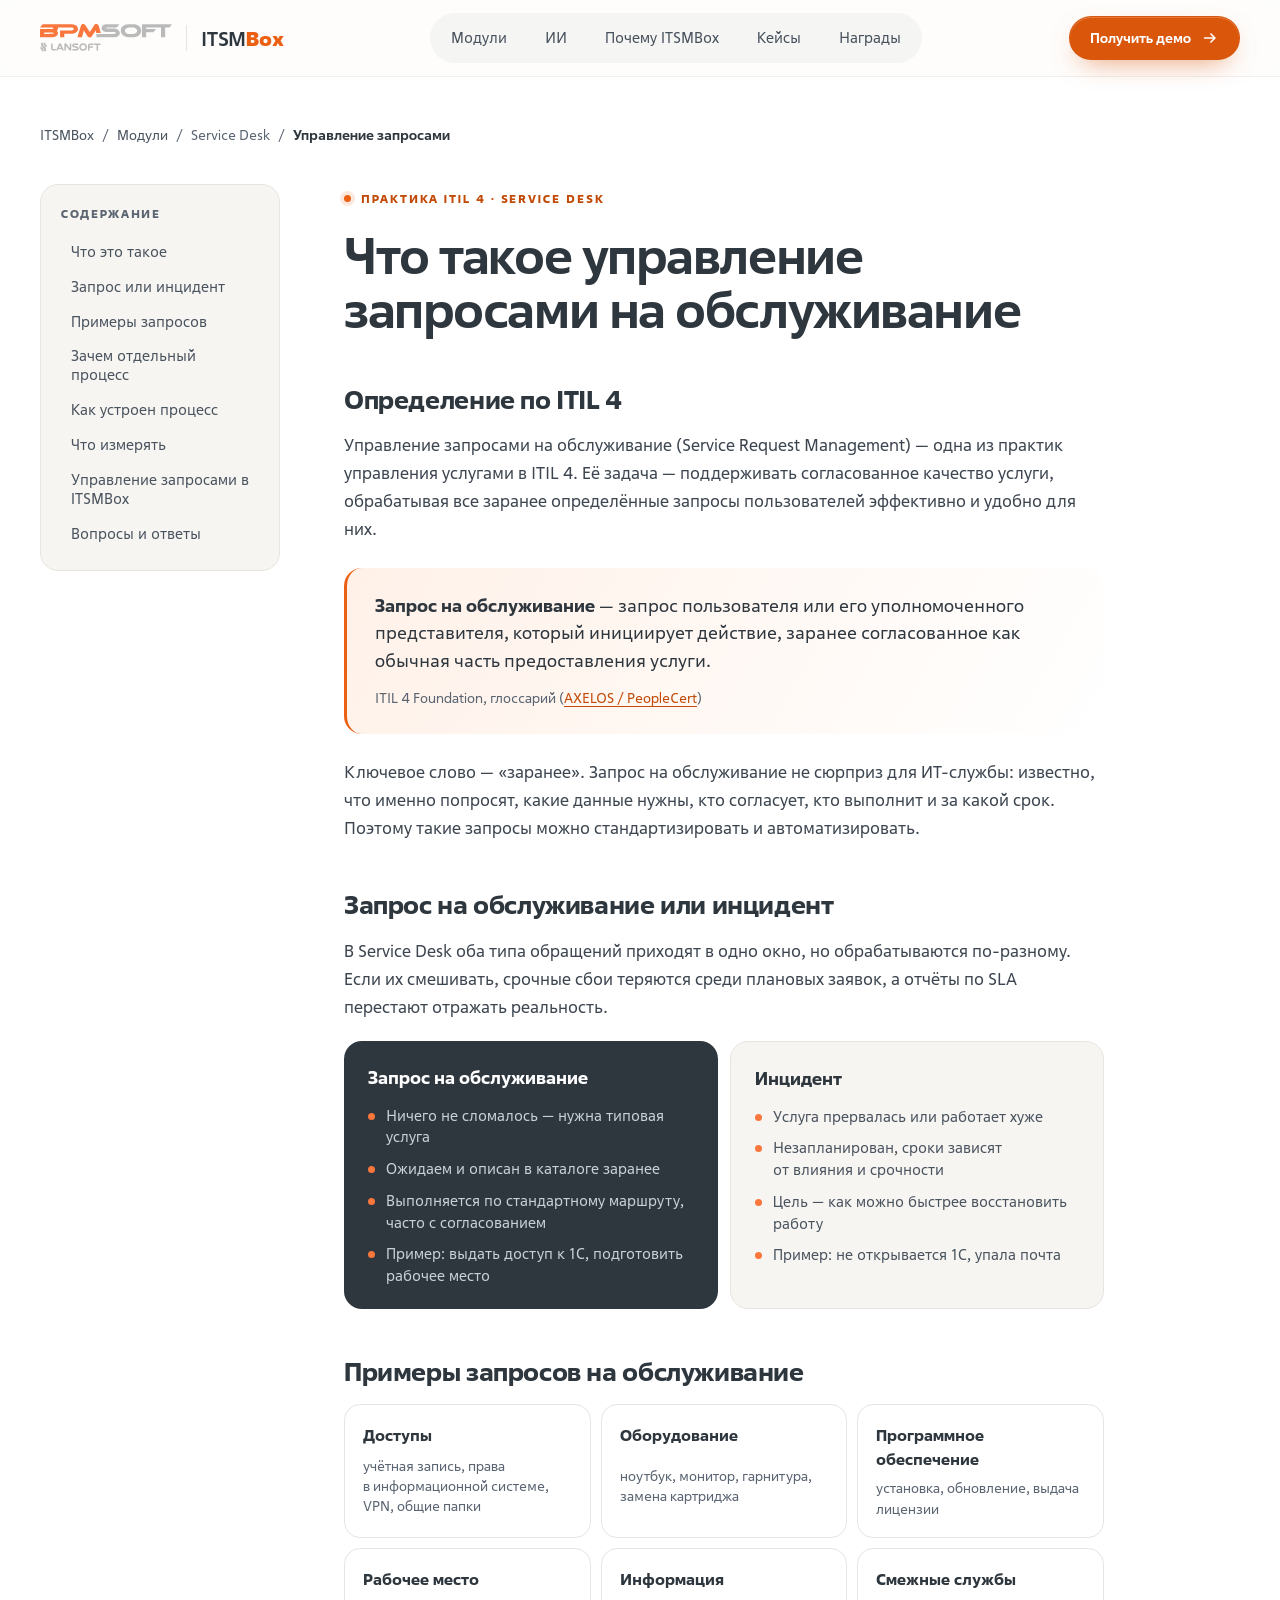
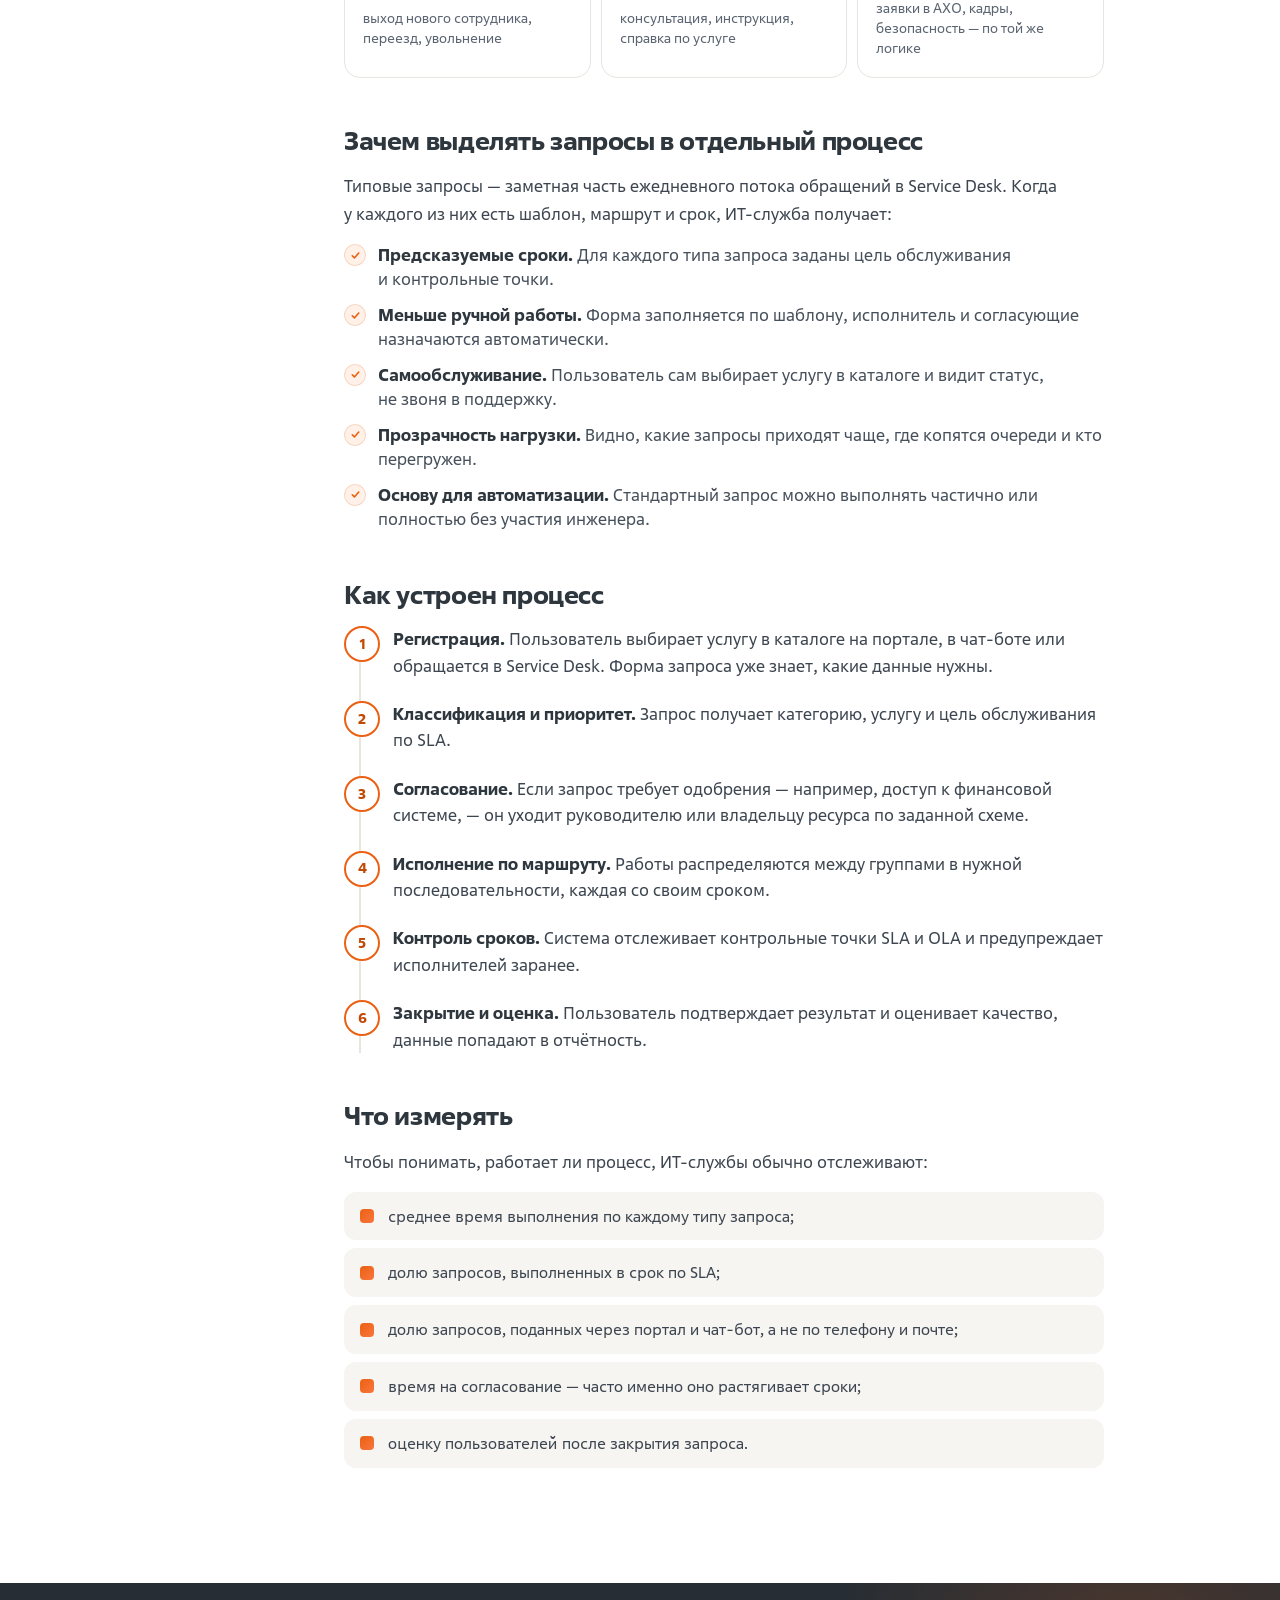
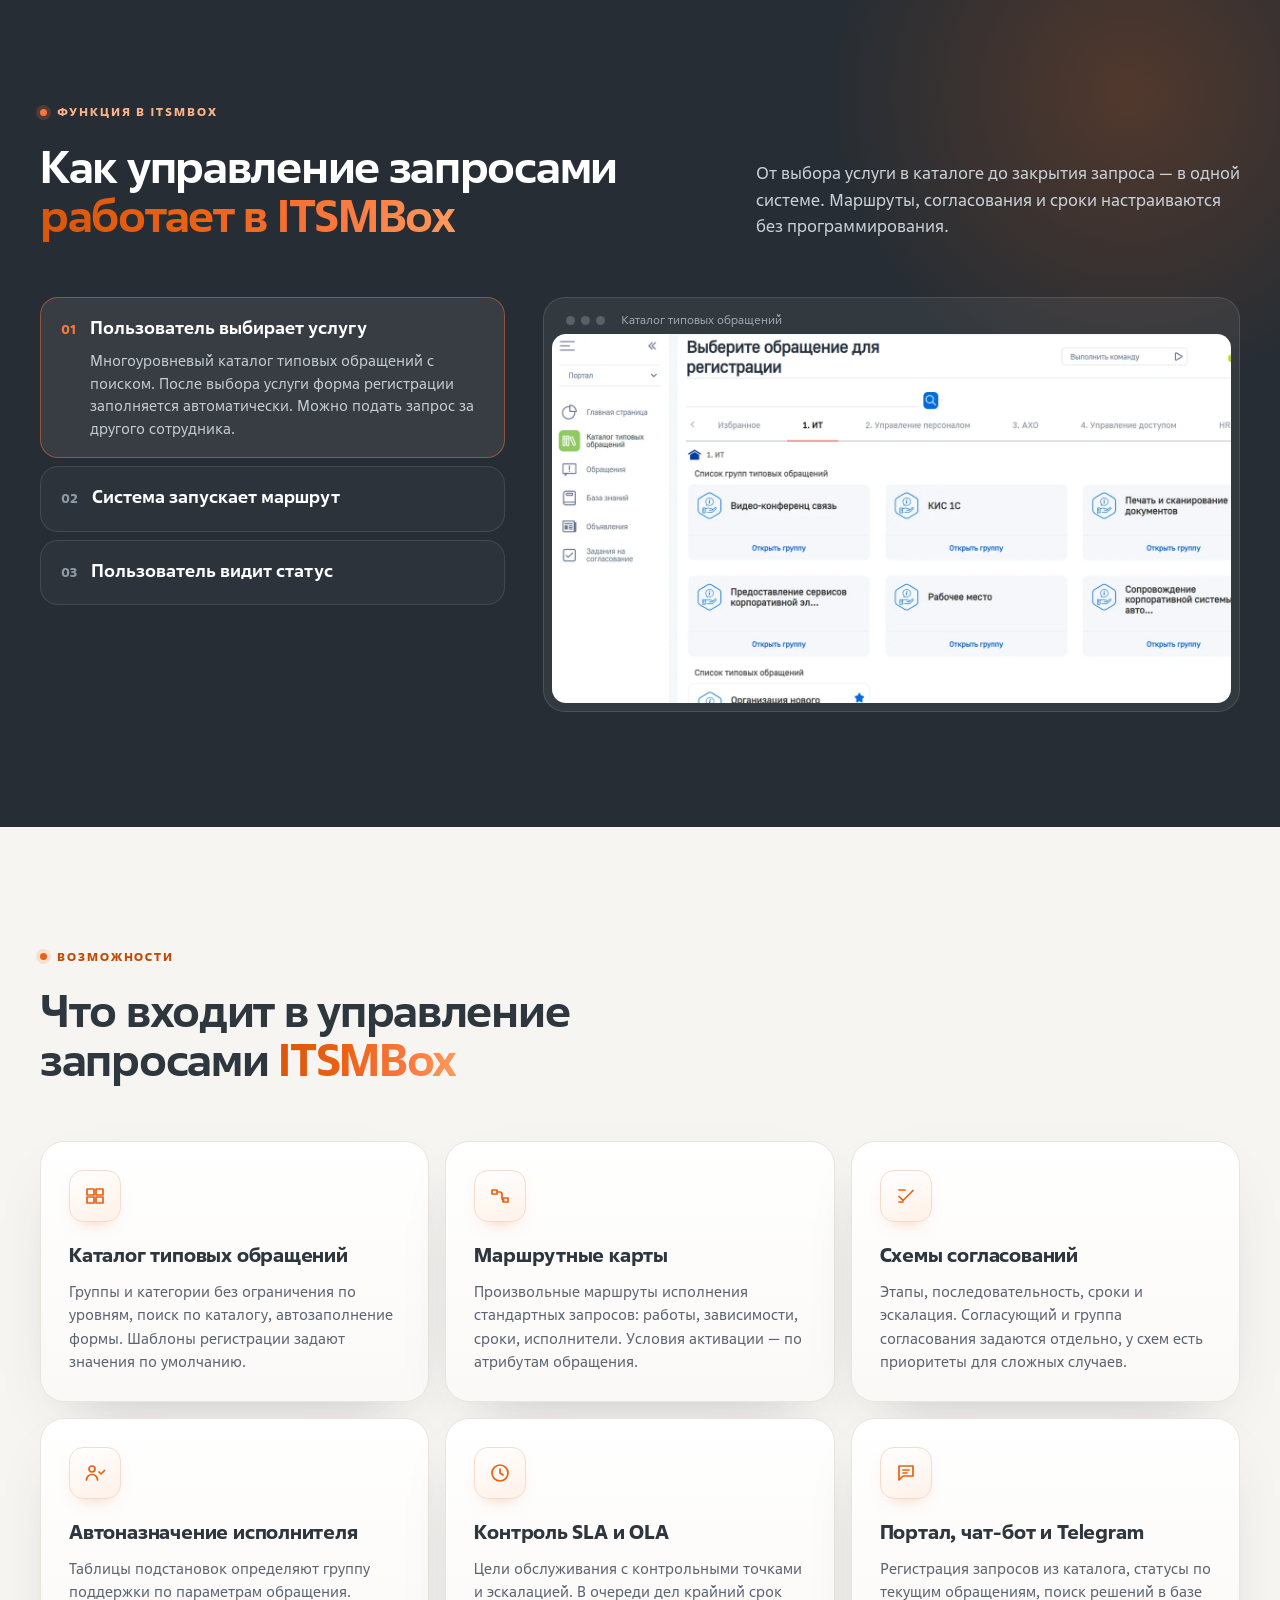
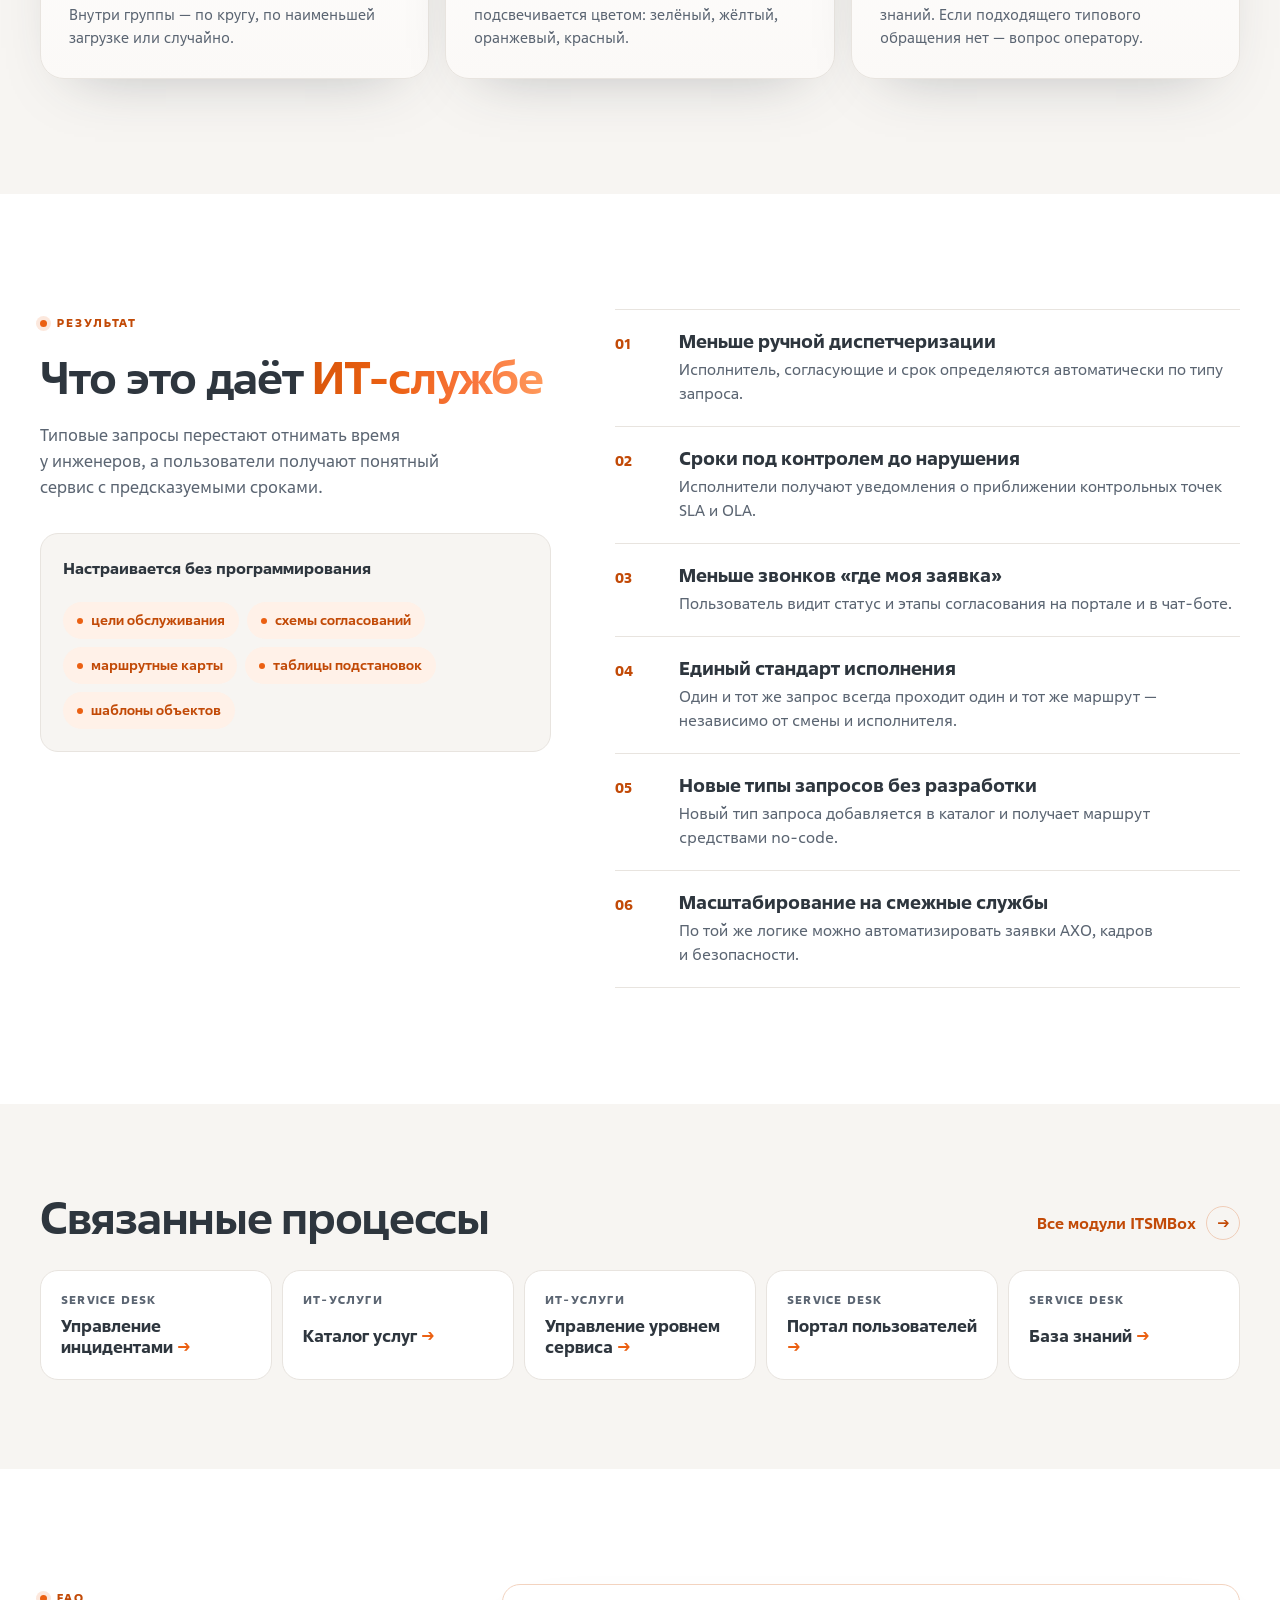
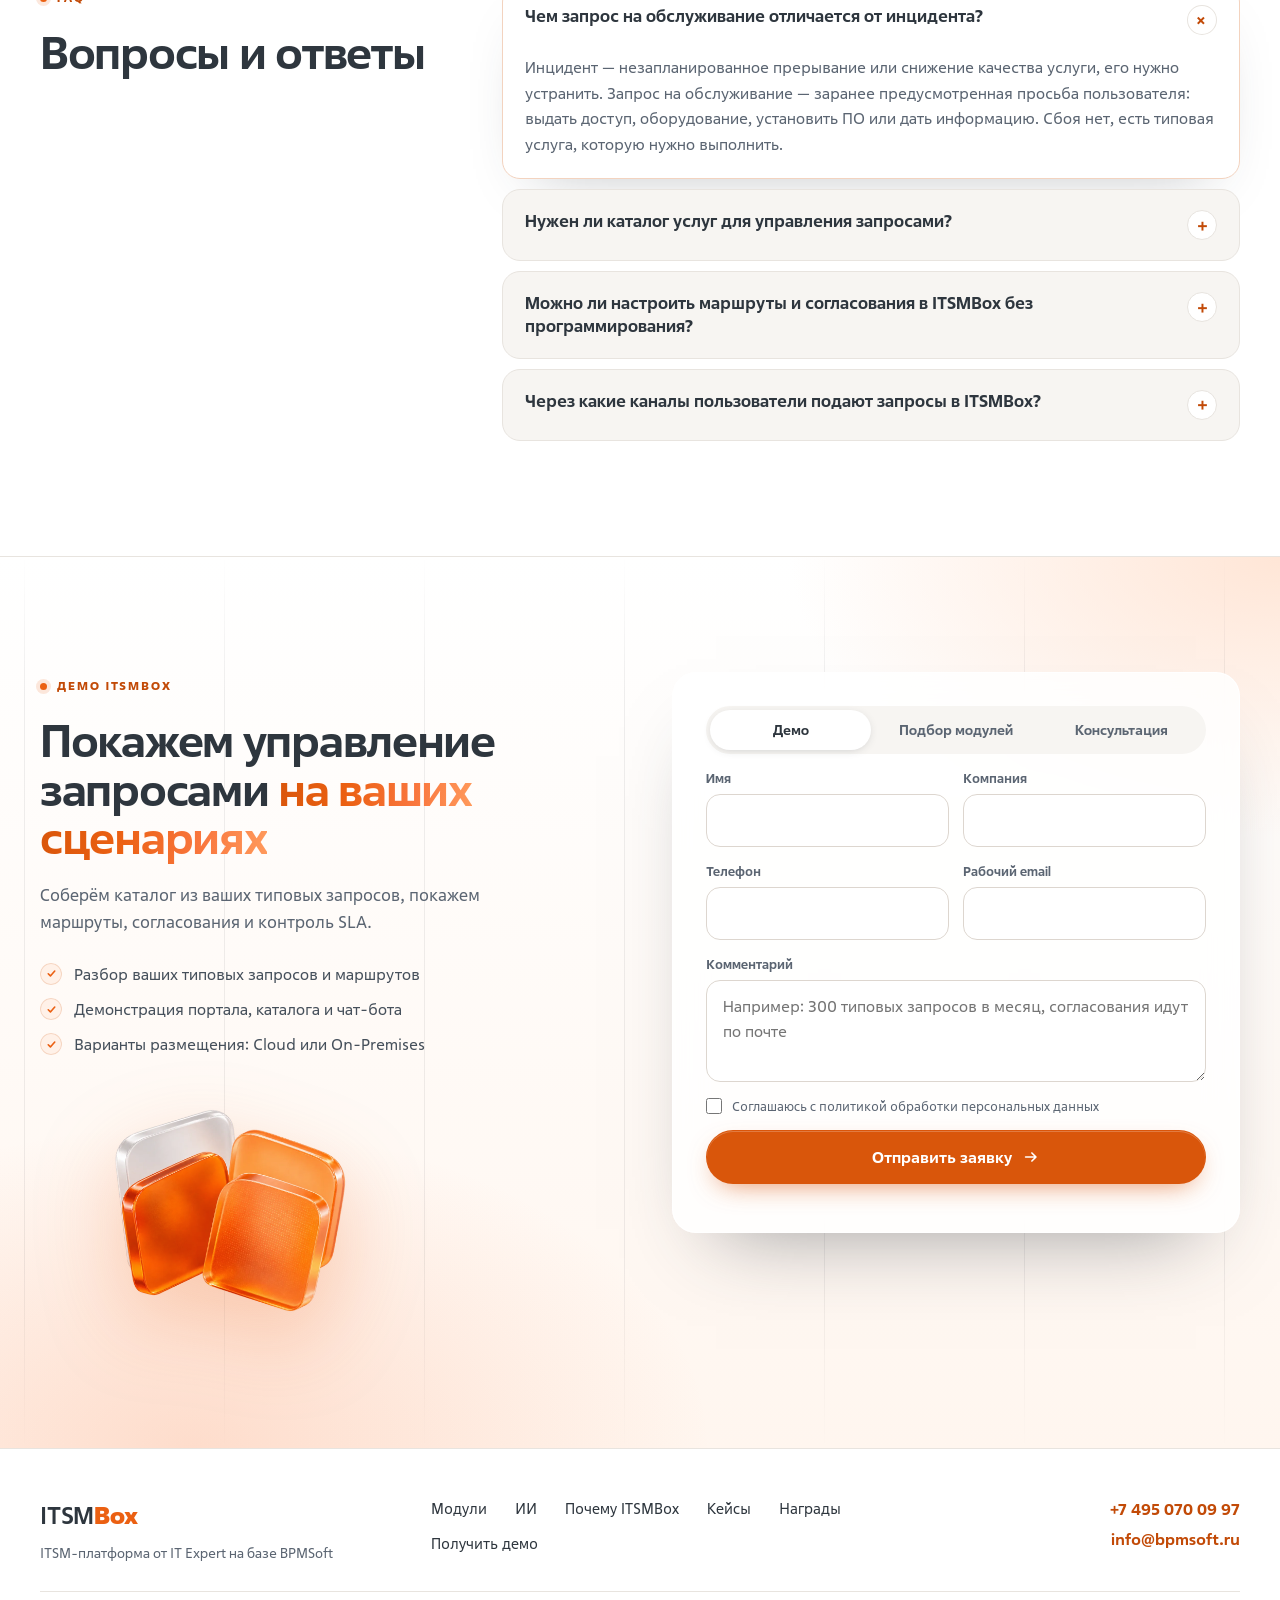
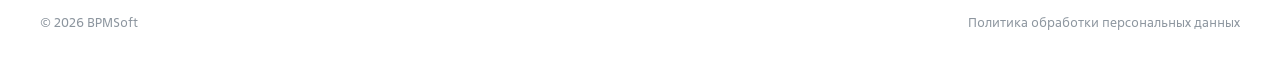
==== commit 91916cfb: "Страница процесса: убран первый экран, H1 в статье Co-authored-by: Perplexity <noreply@perplexity.ai" ====
--- a/upravlenie-zaprosami/index.html
+++ b/upravlenie-zaprosami/index.html
@@ -26,7 +26,7 @@
 </head>
 <body class="pg">
 
-<header class="hdr hdr--dark" id="top">
+<header class="hdr" id="top">
   <div class="wrap hdr__in">
     <a class="brand" href="../" aria-label="ITSMBox на базе BPMSoft — на главную">
       <img src="../assets/img/bpm-logo.svg" width="146" height="32" alt="BPMSoft">
@@ -46,43 +46,13 @@
 
 <main>
 
-<!-- HERO -->
-<section class="hero pg-hero" aria-labelledby="pg-title">
-  <div class="gridlines" aria-hidden="true"></div>
+<!-- ARTICLE -->
+<section class="section pg-article" id="about" aria-labelledby="about-title">
   <div class="wrap">
     <nav class="crumbs" aria-label="Навигационная цепочка">
       <a href="../">ITSMBox</a><span aria-hidden="true">/</span><a href="../#modules">Модули</a><span aria-hidden="true">/</span><span>Service Desk</span><span aria-hidden="true">/</span><span aria-current="page">Управление запросами</span>
     </nav>
   </div>
-  <div class="wrap hero__grid pg-hero__grid">
-    <div class="hero__copy">
-      <span class="kicker">Практика ITIL 4 · Service Desk</span>
-      <h1 id="pg-title" class="hero__title pg-hero__title">Управление запросами <span class="grad">на&nbsp;обслуживание</span></h1>
-      <p class="hero__lead">Типовые запросы сотрудников — доступы, оборудование, ПО, рабочие места — выполняются по&nbsp;заданному маршруту и&nbsp;в&nbsp;сроки SLA. Без ручной диспетчеризации и&nbsp;писем «где моя заявка».</p>
-      <div class="hero__cta">
-        <a class="btn btn--primary" href="#form">Посмотреть в демо <svg class="i-arr" viewBox="0 0 20 20" aria-hidden="true"><path d="M4 10h11M11 5.5 15.5 10 11 14.5"/></svg></a>
-        <a class="btn btn--ghost-dark" href="#in-itsmbox">Как это работает в ITSMBox</a>
-      </div>
-    </div>
-    <div class="hero__media pg-hero__media">
-      <figure class="glass-card">
-        <div class="glass-card__bar" aria-hidden="true"><i></i><i></i><i></i><span>ITSMBox · Каталог типовых обращений</span></div>
-        <img src="../assets/img/scr-catalog.webp" width="1600" height="776" alt="Каталог типовых обращений в ITSMBox: группы запросов ИТ, АХО, управление доступом">
-      </figure>
-    </div>
-  </div>
-  <div class="wrap">
-    <ul class="pg-facts" aria-label="Коротко о процессе">
-      <li><b>Каталог</b><span>типовых обращений с&nbsp;поиском и&nbsp;автозаполнением формы</span></li>
-      <li><b>Маршруты</b><span>работ и&nbsp;схемы согласований без программирования</span></li>
-      <li><b>SLA / OLA</b><span>контрольные точки и&nbsp;уведомления до&nbsp;нарушения срока</span></li>
-      <li><b>Портал</b><span>и&nbsp;чат-бот: пользователь сам подаёт запрос и&nbsp;видит статус</span></li>
-    </ul>
-  </div>
-</section>
-
-<!-- ARTICLE -->
-<section class="section pg-article" id="about" aria-labelledby="about-title">
   <div class="wrap pg-article__grid">
     <aside class="toc" aria-label="Содержание">
       <p class="toc__t">Содержание</p>
@@ -99,8 +69,8 @@
     </aside>
 
     <article class="prose">
-      <span class="kicker">Статья</span>
-      <h2 id="about-title" class="h2">Что такое управление запросами на&nbsp;обслуживание</h2>
+      <span class="kicker">Практика ITIL 4 · Service Desk</span>
+      <h1 id="about-title" class="h2 prose__title">Что такое управление запросами на&nbsp;обслуживание</h1>
 
       <h3 id="what">Определение по ITIL 4</h3>
       <p>Управление запросами на обслуживание (Service Request Management) — одна из практик управления услугами в ITIL&nbsp;4. Её задача — поддерживать согласованное качество услуги, обрабатывая все заранее определённые запросы пользователей эффективно и&nbsp;удобно для них.</p>
--- a/style.css
+++ b/style.css
@@ -500,19 +500,12 @@
 }
 
 /* ===== process page (ITIL practice) ===== */
-.pg-hero{padding-top:28px}
-.crumbs{position:relative;z-index:1;display:flex;flex-wrap:wrap;gap:8px;font-size:13.5px;color:#8f99a3;margin-bottom:clamp(28px,4vw,48px)}
-.crumbs a{color:#c3cad1}
-.crumbs a:hover{color:#fff}
-.crumbs [aria-current]{color:#e9e2dc}
-.pg-hero__title{font-size:clamp(38px,4.6vw,64px)}
-.pg-hero__media{min-height:0}
-.pg-hero__media .glass-card{margin-top:0}
-.pg-facts{position:relative;z-index:1;display:grid;grid-template-columns:repeat(4,minmax(0,1fr));gap:10px;margin:clamp(48px,5vw,72px) 0 clamp(40px,4vw,56px)}
-.pg-facts li{padding:18px 20px;border-radius:18px;background:rgba(255,255,255,.04);border:1px solid rgba(255,255,255,.1);display:grid;gap:4px}
-.pg-facts b{font-size:19px;font-weight:700;color:#fff}
-.pg-facts span{font-size:14px;line-height:1.4;color:#a9b2bb}
-
+.crumbs{display:flex;flex-wrap:wrap;gap:8px;font-size:13.5px;color:var(--muted);margin-bottom:clamp(28px,3vw,40px)}
+.crumbs a{color:#4a545f}
+.crumbs a:hover{color:var(--orange-text)}
+.crumbs [aria-current]{color:var(--ink);font-weight:600}
+.pg-article.section{padding-top:clamp(32px,4vw,48px)}
+.prose__title{font-size:clamp(34px,4vw,54px)}
 .pg-article{background:#fff}
 .pg-article__grid{display:grid;grid-template-columns:240px minmax(0,1fr);gap:clamp(32px,5vw,80px);align-items:start}
 .toc{position:sticky;top:100px;padding:20px;border-radius:var(--r-md);background:var(--bg);border:1px solid var(--line)}
@@ -613,17 +606,15 @@
 
 @media (max-width:1100px){
   .rel-grid{grid-template-columns:repeat(3,minmax(0,1fr))}
-  .pg-facts{grid-template-columns:repeat(2,minmax(0,1fr))}
 }
 @media (max-width:960px){
   .pg-article__grid,.steps,.pg-res__grid,.pg-faq__grid{grid-template-columns:1fr}
-  .toc{position:static}
+  .toc{display:none}
   .steps__shot{position:relative;top:0;order:-1}
   .feat-grid{grid-template-columns:1fr 1fr}
-  .pg-hero__media{margin-bottom:0}
 }
 @media (max-width:640px){
-  .pg-facts,.vs,.ex-grid,.feat-grid,.rel-grid{grid-template-columns:1fr}
+  .vs,.ex-grid,.feat-grid,.rel-grid{grid-template-columns:1fr}
   .prose p{font-size:16px}
   .quote{padding:18px 20px}
   .quote p{font-size:16.5px}
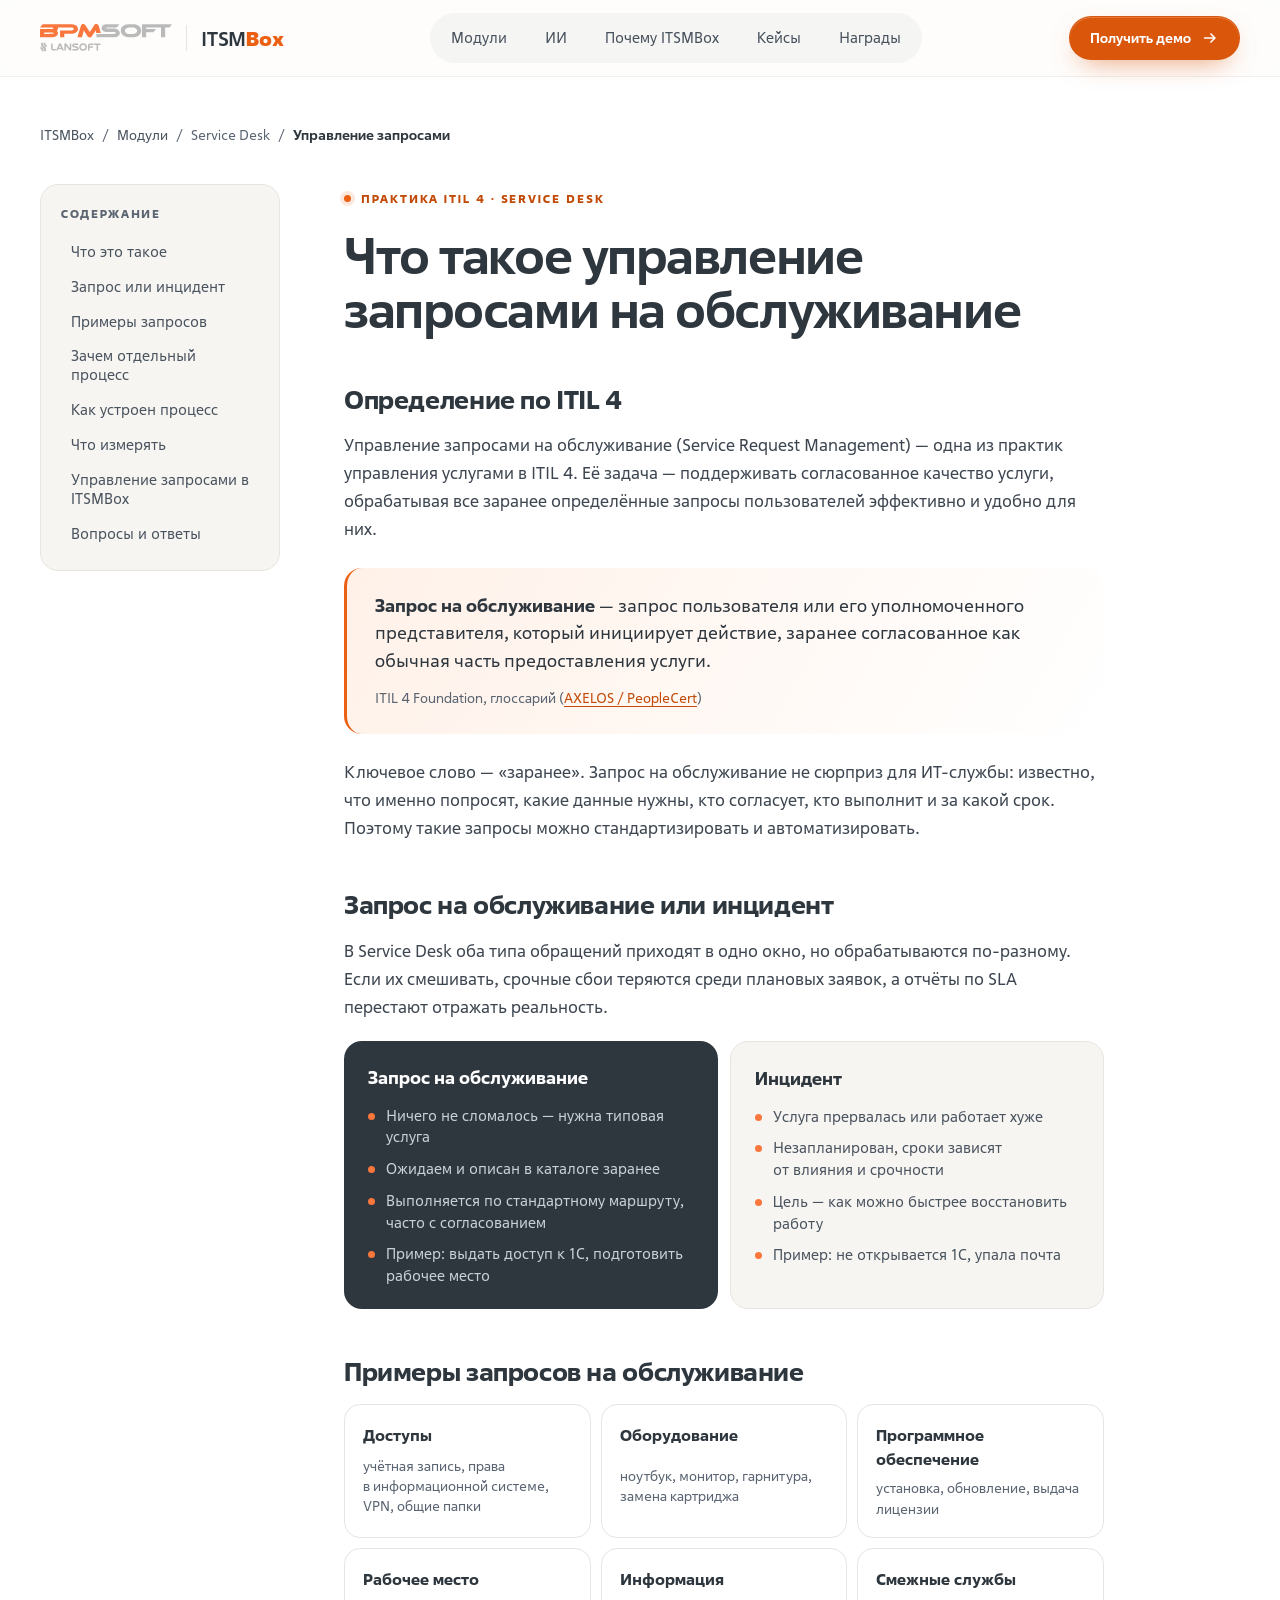
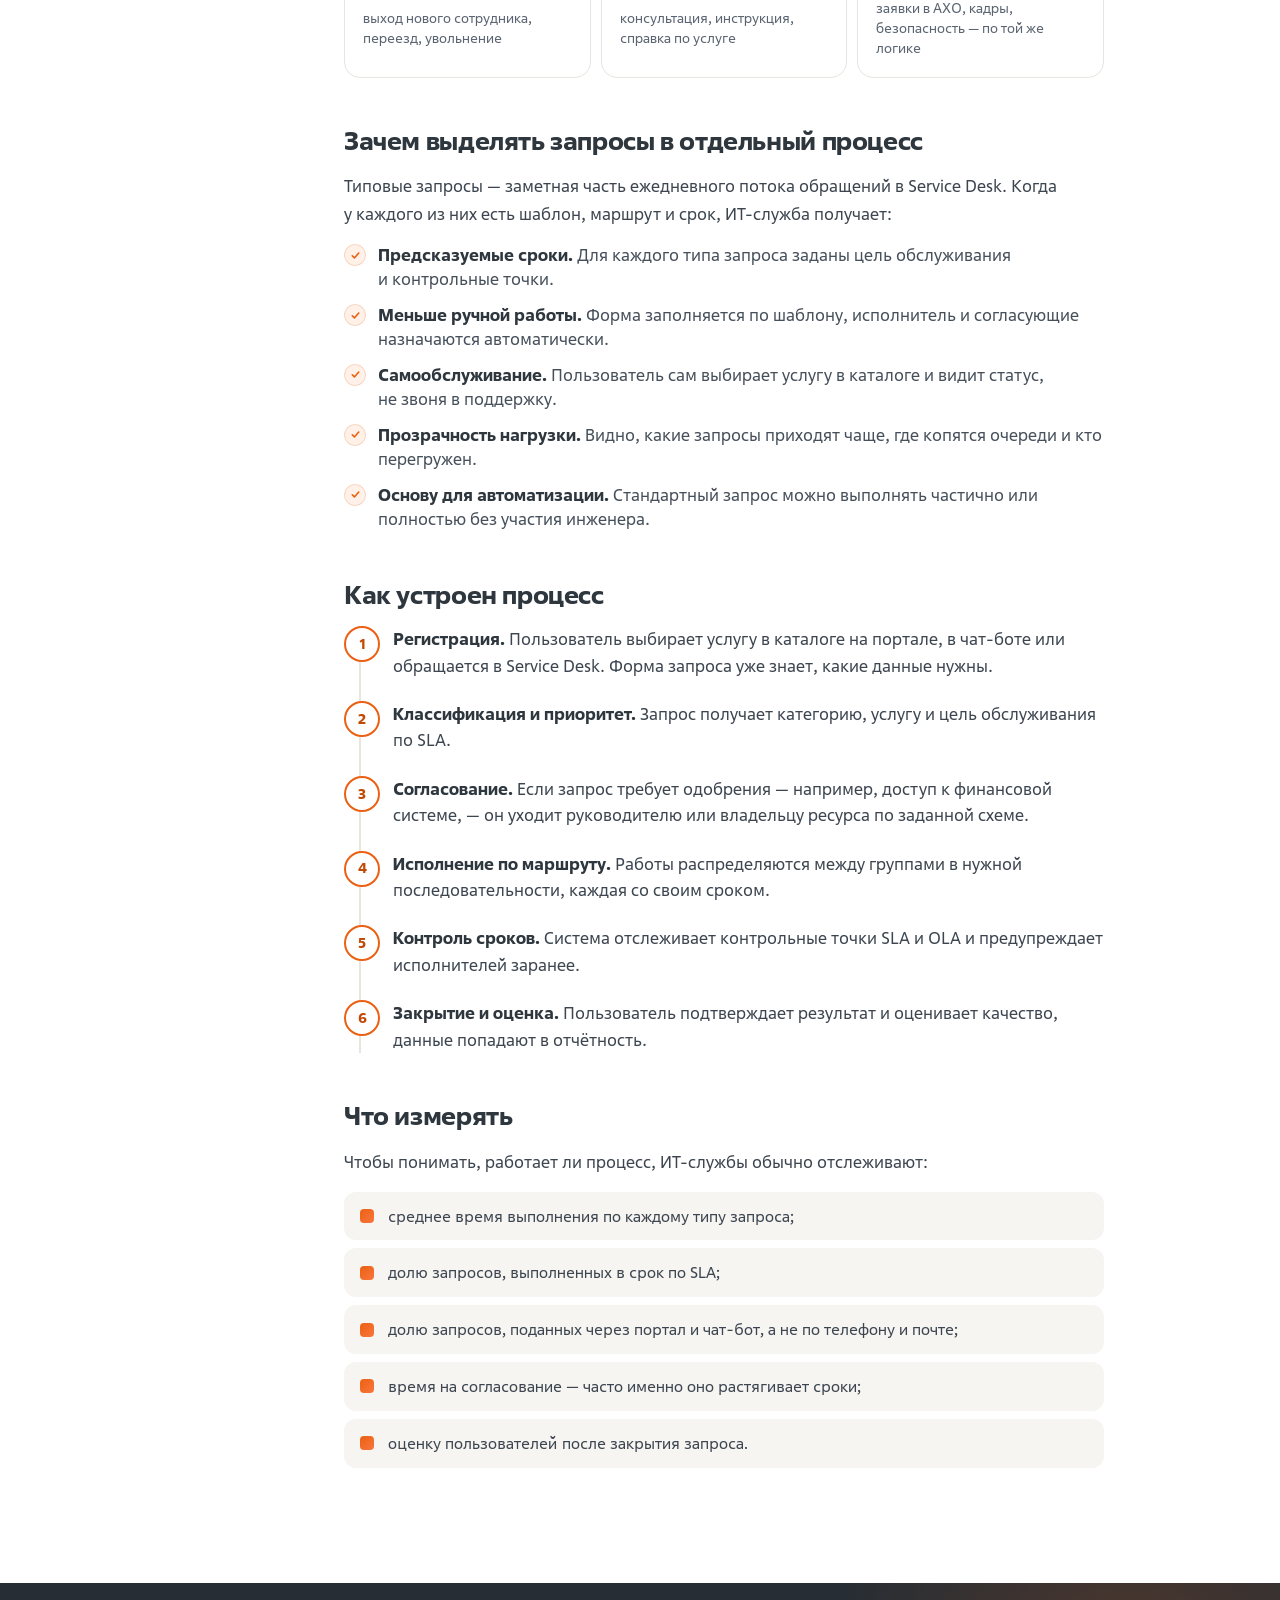
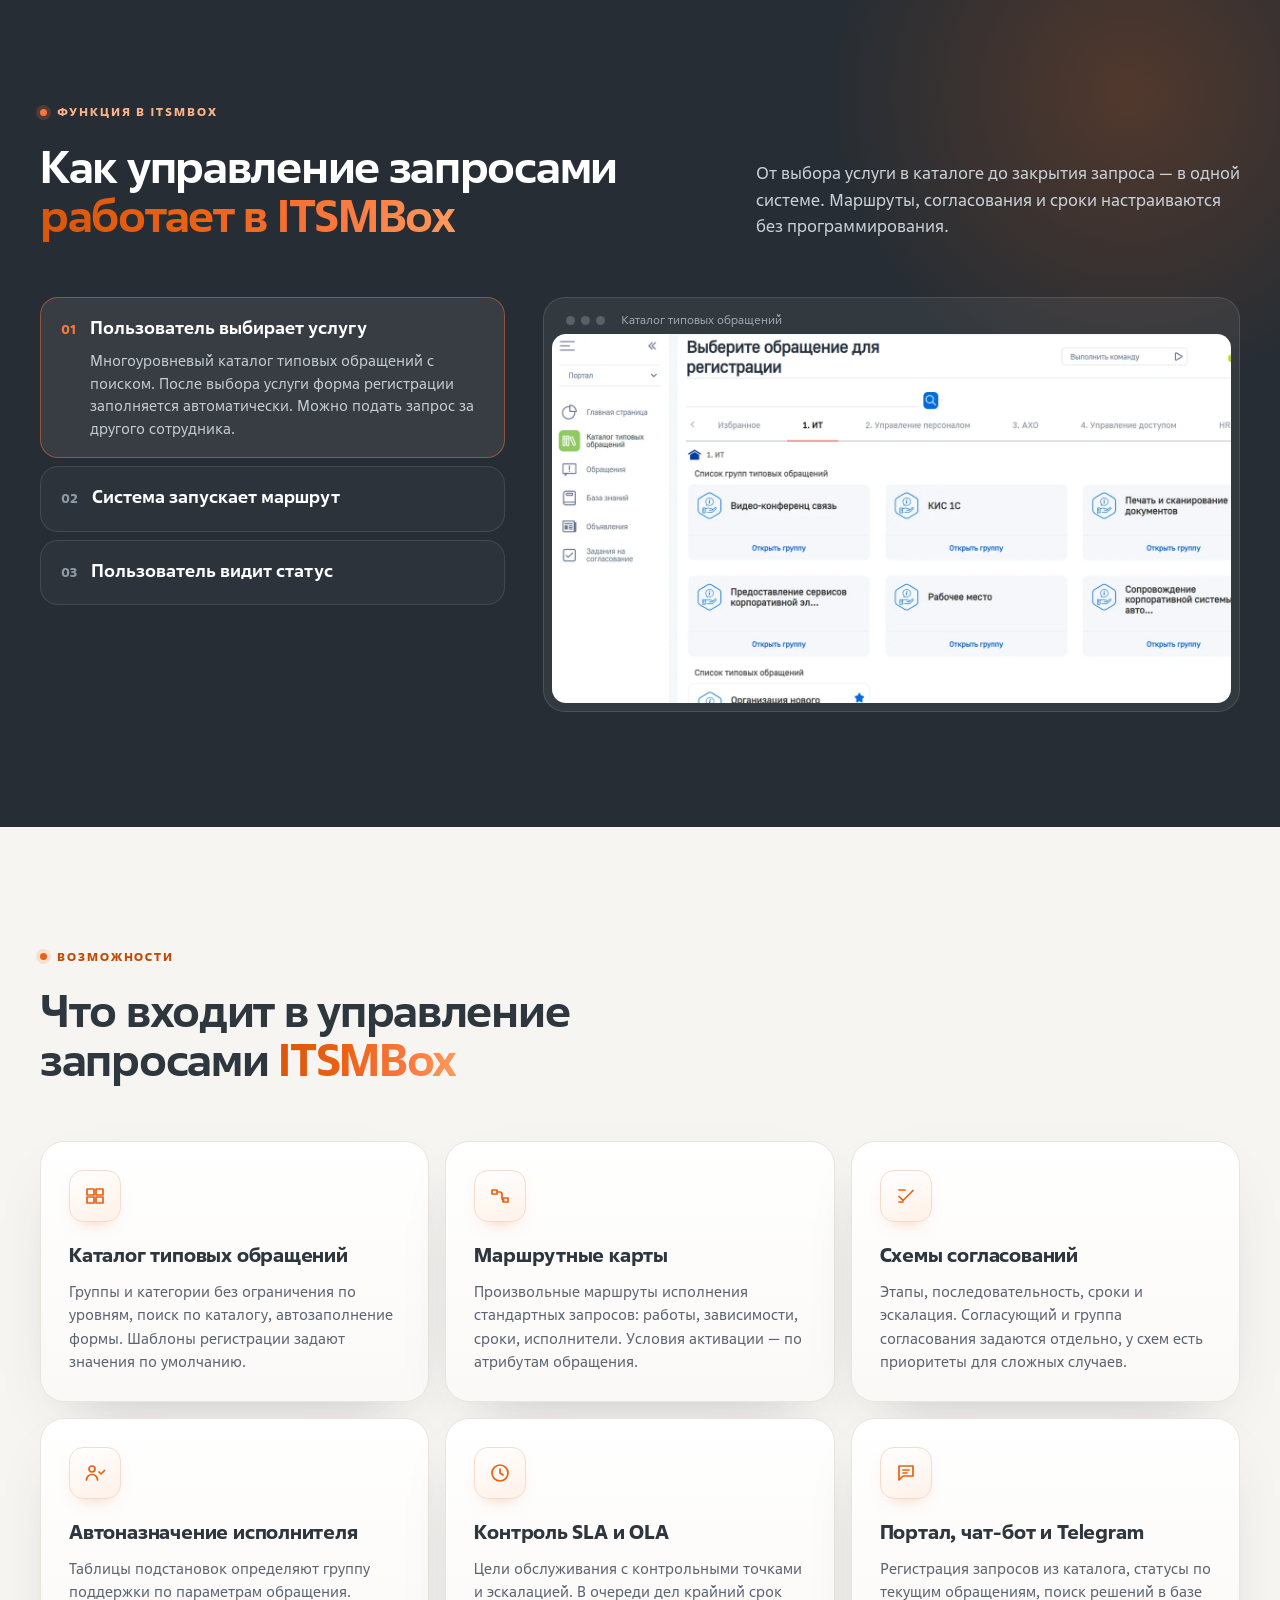
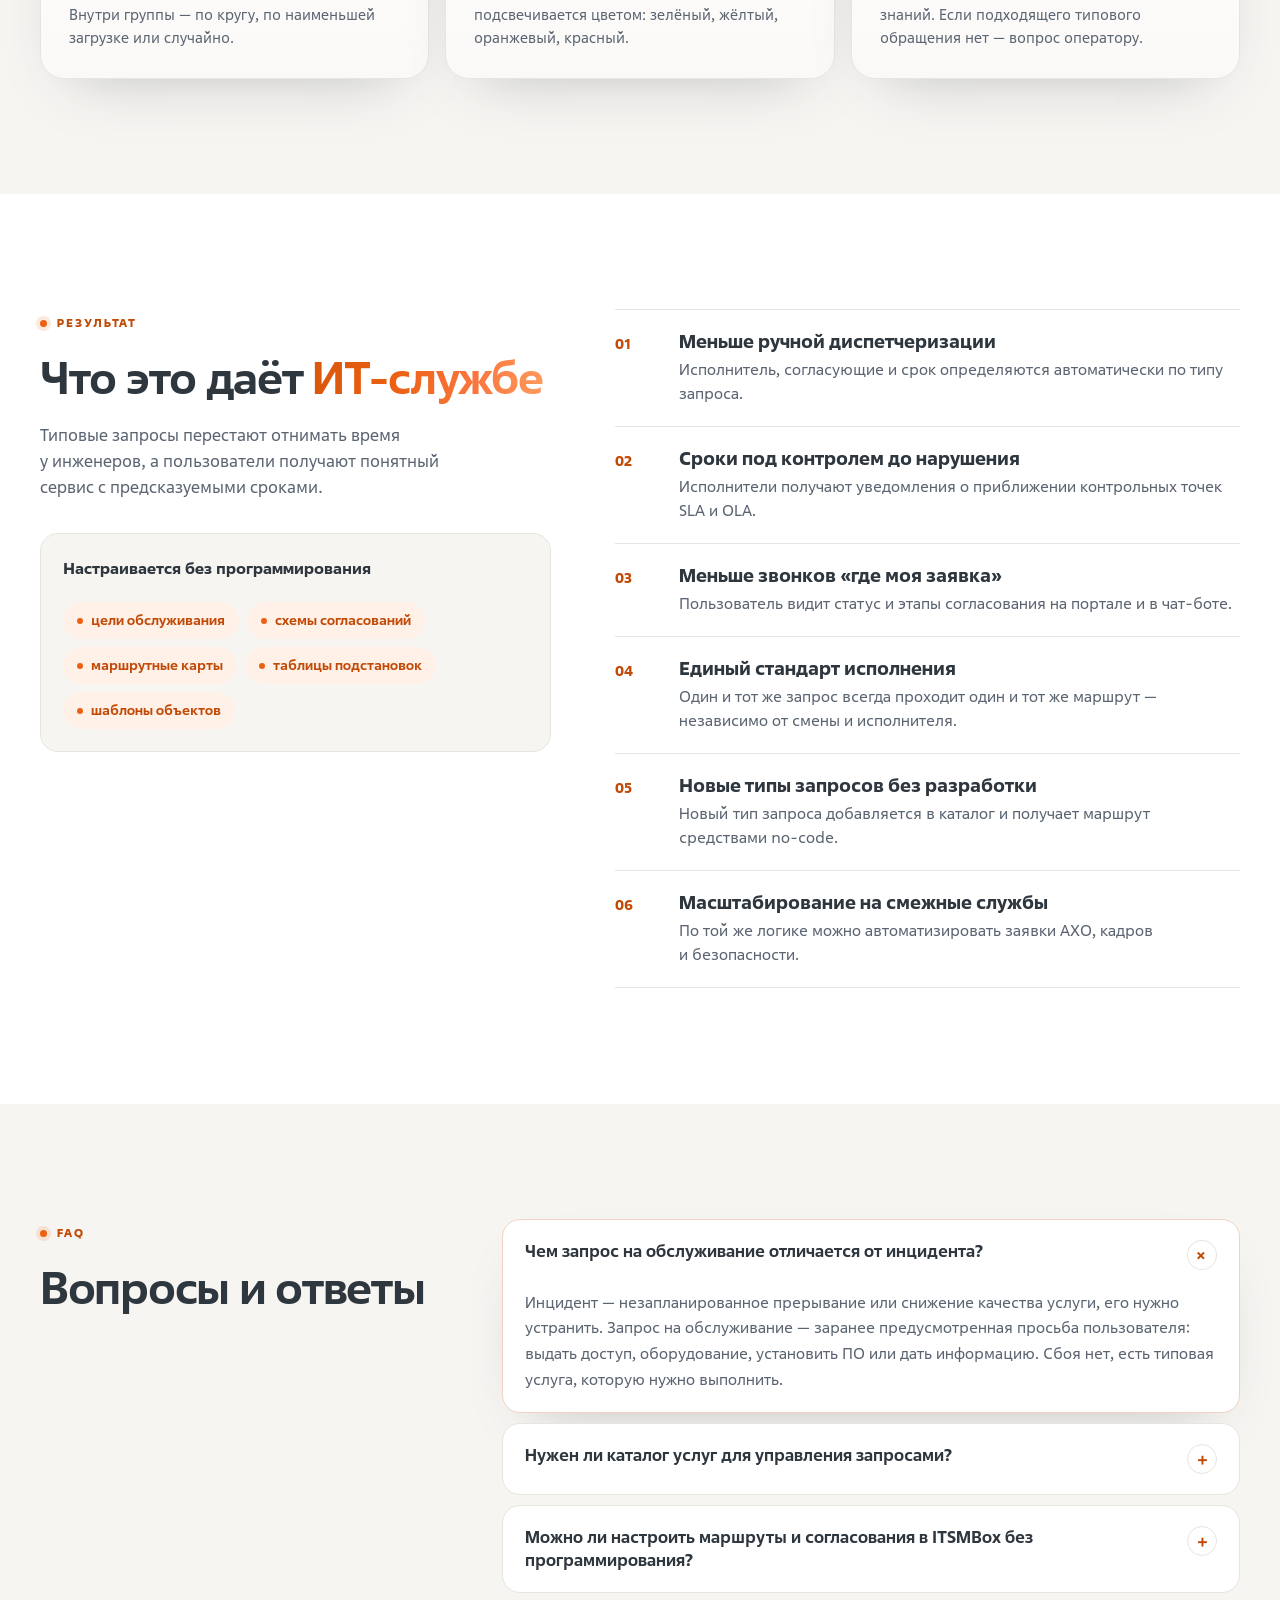
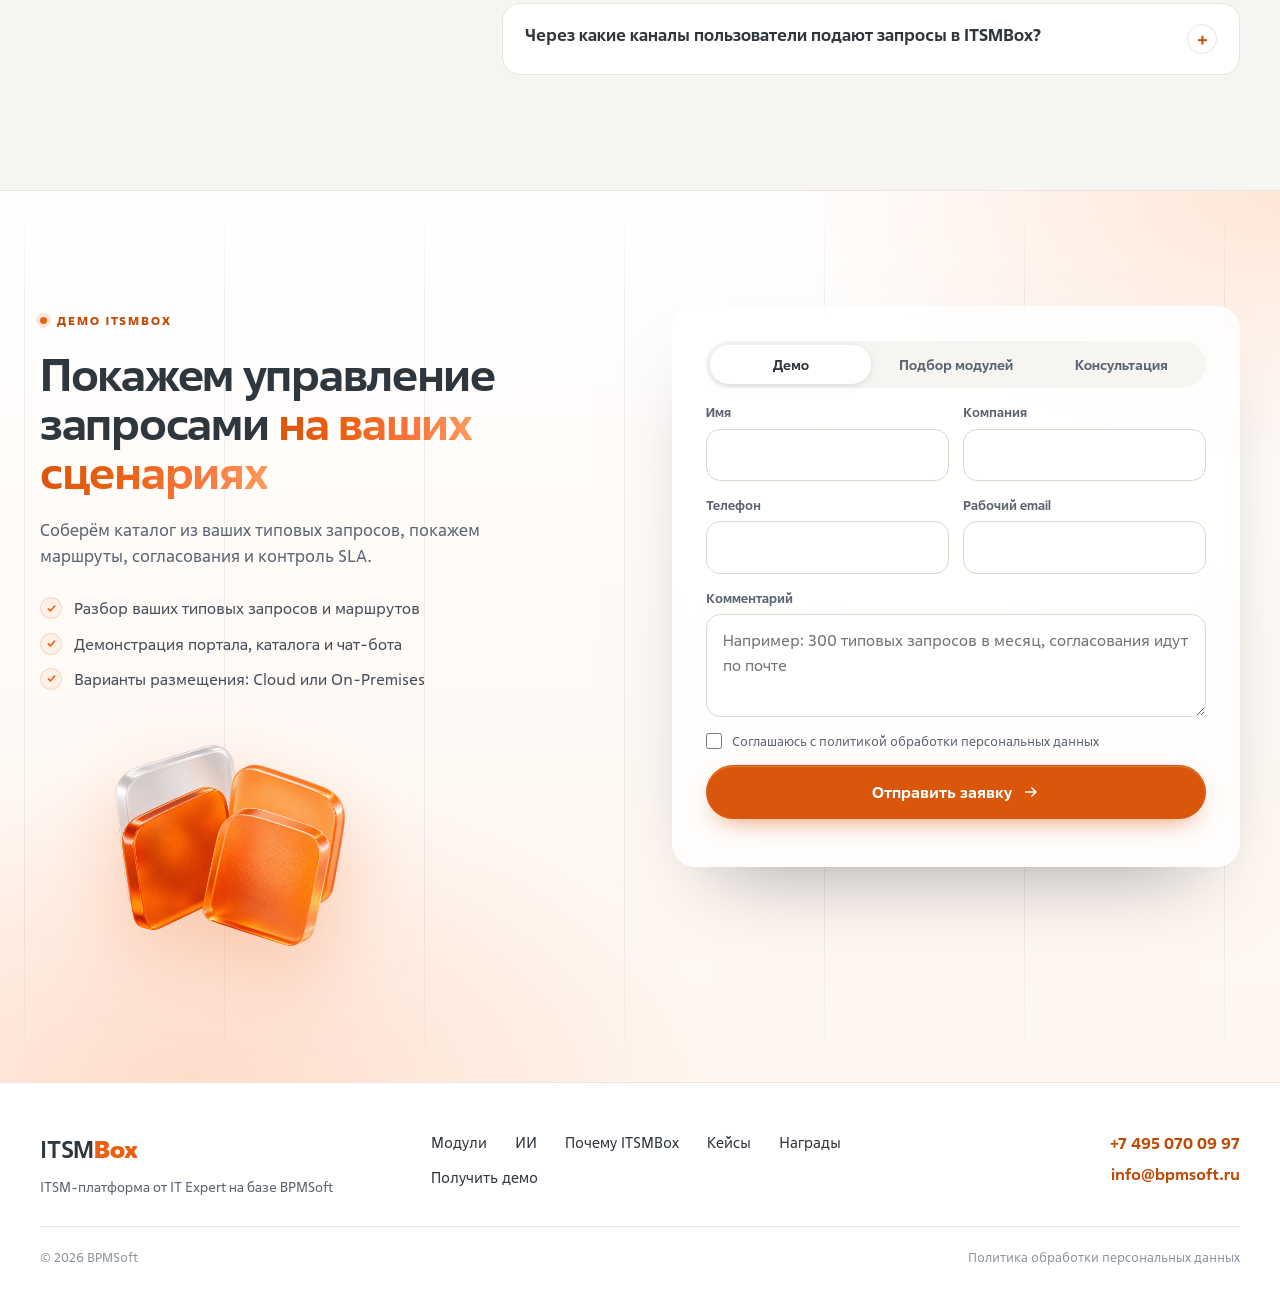
==== commit 8216a95b: "Страница процесса: убран блок «Связанные процессы» Co-authored-by: Perplexity <noreply@perplexity.ai" ====
--- a/upravlenie-zaprosami/index.html
+++ b/upravlenie-zaprosami/index.html
@@ -239,23 +239,6 @@
   </div>
 </section>
 
-<!-- RELATED -->
-<section class="section pg-rel" aria-labelledby="rel-title">
-  <div class="wrap">
-    <div class="sec-head sec-head--split reveal">
-      <h2 id="rel-title" class="h2">Связанные процессы</h2>
-      <a class="link-arrow" href="../#modules">Все модули ITSMBox</a>
-    </div>
-    <ul class="rel-grid reveal">
-      <li><a href="../#modules"><span>Service Desk</span><b>Управление инцидентами</b></a></li>
-      <li><a href="../#modules"><span>ИТ-услуги</span><b>Каталог услуг</b></a></li>
-      <li><a href="../#modules"><span>ИТ-услуги</span><b>Управление уровнем сервиса</b></a></li>
-      <li><a href="../#modules"><span>Service Desk</span><b>Портал пользователей</b></a></li>
-      <li><a href="../#modules"><span>Service Desk</span><b>База знаний</b></a></li>
-    </ul>
-  </div>
-</section>
-
 <!-- FAQ -->
 <section class="section pg-faq" id="faq" aria-labelledby="faq-title">
   <div class="wrap pg-faq__grid">
--- a/style.css
+++ b/style.css
@@ -579,19 +579,11 @@
 .res-list b{display:block;font-size:18.5px;line-height:1.3;margin-bottom:4px}
 .res-list p{font-size:15.5px;color:var(--muted)}
 
-.pg-rel{background:var(--bg);padding-block:clamp(64px,7vw,96px)}
-.pg-rel .sec-head{margin-bottom:28px}
-.rel-grid{display:grid;grid-template-columns:repeat(5,minmax(0,1fr));gap:10px}
-.rel-grid a{display:grid;gap:6px;height:100%;padding:20px;border-radius:18px;background:#fff;border:1px solid var(--line);transition:border-color .25s,transform .25s,box-shadow .25s}
-.rel-grid a:hover{border-color:#f3d3bf;transform:translateY(-3px);box-shadow:0 20px 40px -28px rgba(235,96,18,.5)}
-.rel-grid span{font-size:12px;font-weight:700;letter-spacing:.1em;text-transform:uppercase;color:var(--muted)}
-.rel-grid b{font-size:16.5px;line-height:1.3}
-.rel-grid b::after{content:" →";color:var(--orange)}
-
-.pg-faq{background:#fff}
+
+.pg-faq{background:var(--bg)}
 .pg-faq__grid{display:grid;grid-template-columns:minmax(0,.7fr) minmax(0,1.3fr);gap:clamp(32px,5vw,80px);align-items:start}
 .faq{display:grid;gap:10px}
-.faq details{border:1px solid var(--line);border-radius:18px;background:var(--bg);transition:background .25s,border-color .25s}
+.faq details{border:1px solid var(--line);border-radius:18px;background:#fff;transition:background .25s,border-color .25s}
 .faq details[open]{background:#fff;border-color:#f3d3bf;box-shadow:var(--shadow)}
 .faq summary{cursor:pointer;list-style:none;display:flex;justify-content:space-between;gap:16px;padding:20px 22px;font-weight:600;font-size:17px;line-height:1.35}
 .faq summary::-webkit-details-marker{display:none}
@@ -604,9 +596,6 @@
 .fn__more:hover{text-decoration:underline;text-underline-offset:3px}
 .fn-list li:has(.fn.is-active) .fn__more{display:inline-flex}
 
-@media (max-width:1100px){
-  .rel-grid{grid-template-columns:repeat(3,minmax(0,1fr))}
-}
 @media (max-width:960px){
   .pg-article__grid,.steps,.pg-res__grid,.pg-faq__grid{grid-template-columns:1fr}
   .toc{display:none}
@@ -614,7 +603,7 @@
   .feat-grid{grid-template-columns:1fr 1fr}
 }
 @media (max-width:640px){
-  .vs,.ex-grid,.feat-grid,.rel-grid{grid-template-columns:1fr}
+  .vs,.ex-grid,.feat-grid{grid-template-columns:1fr}
   .prose p{font-size:16px}
   .quote{padding:18px 20px}
   .quote p{font-size:16.5px}
